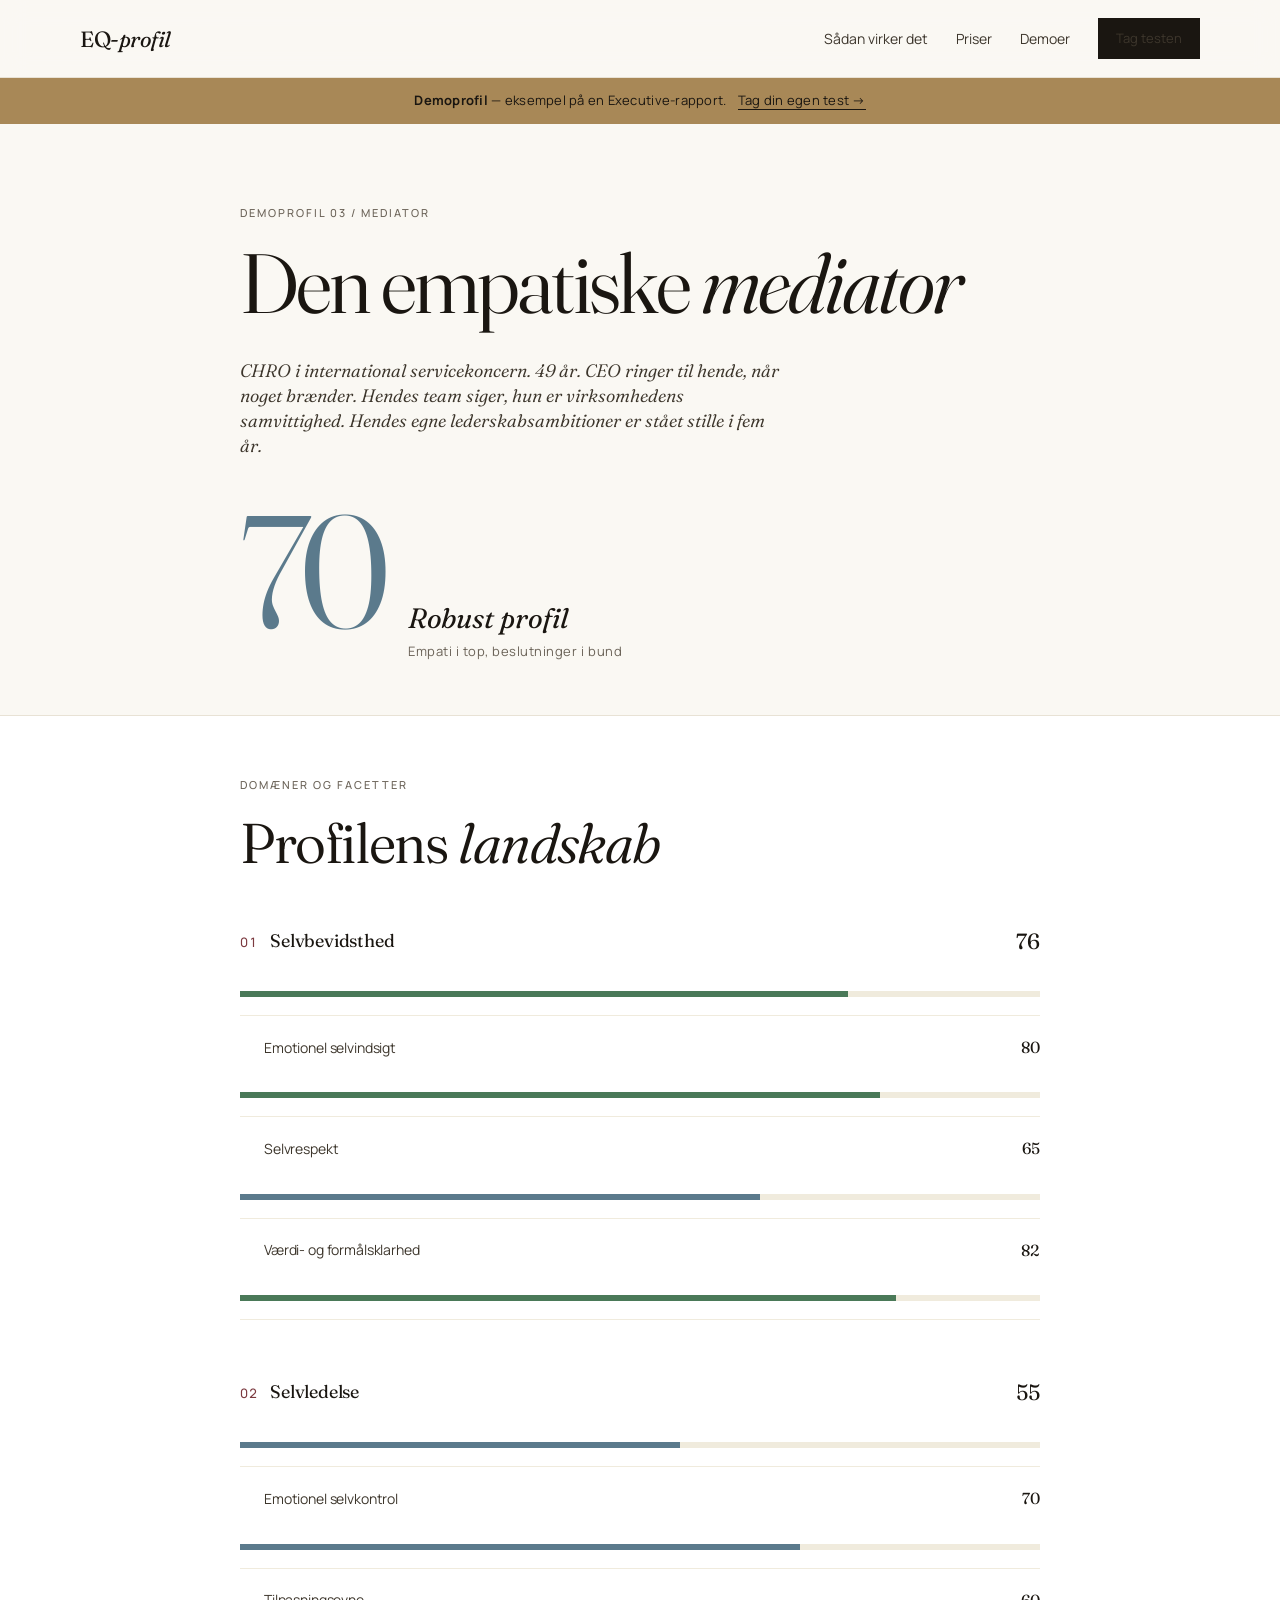
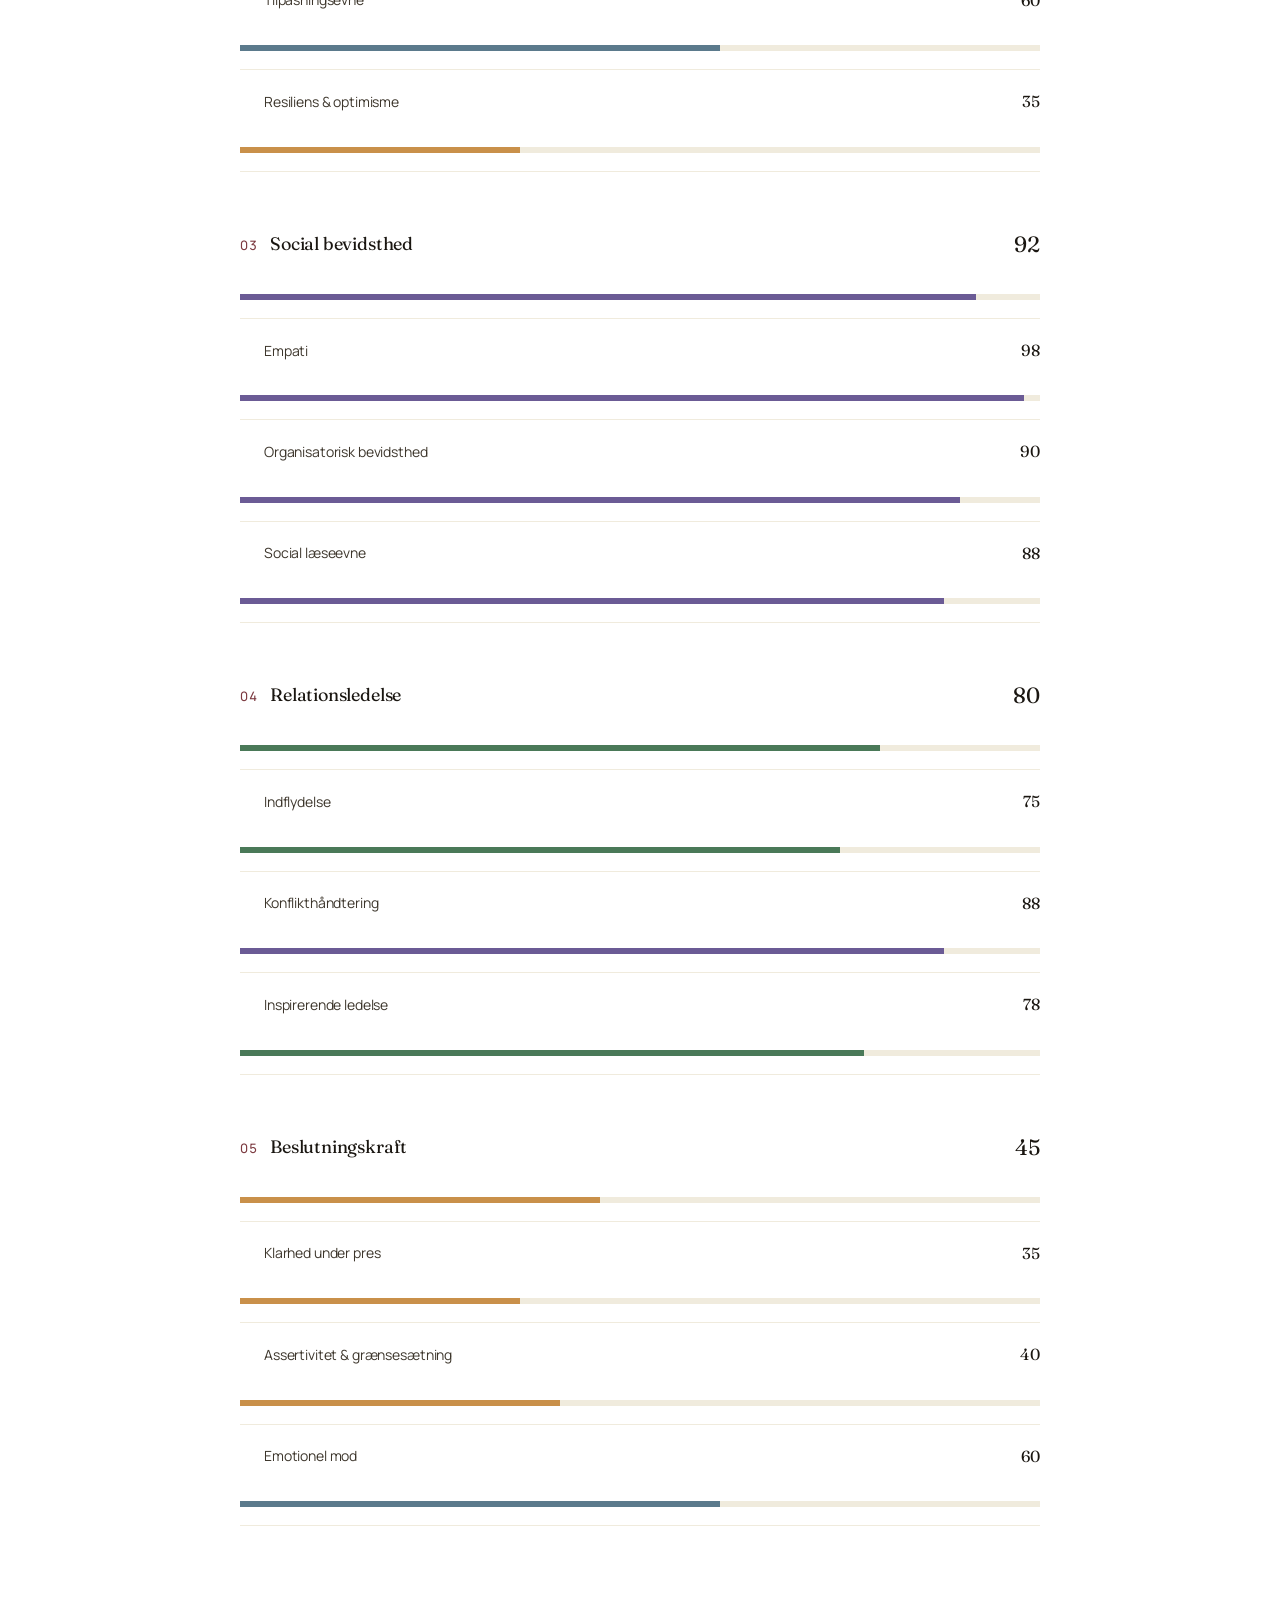
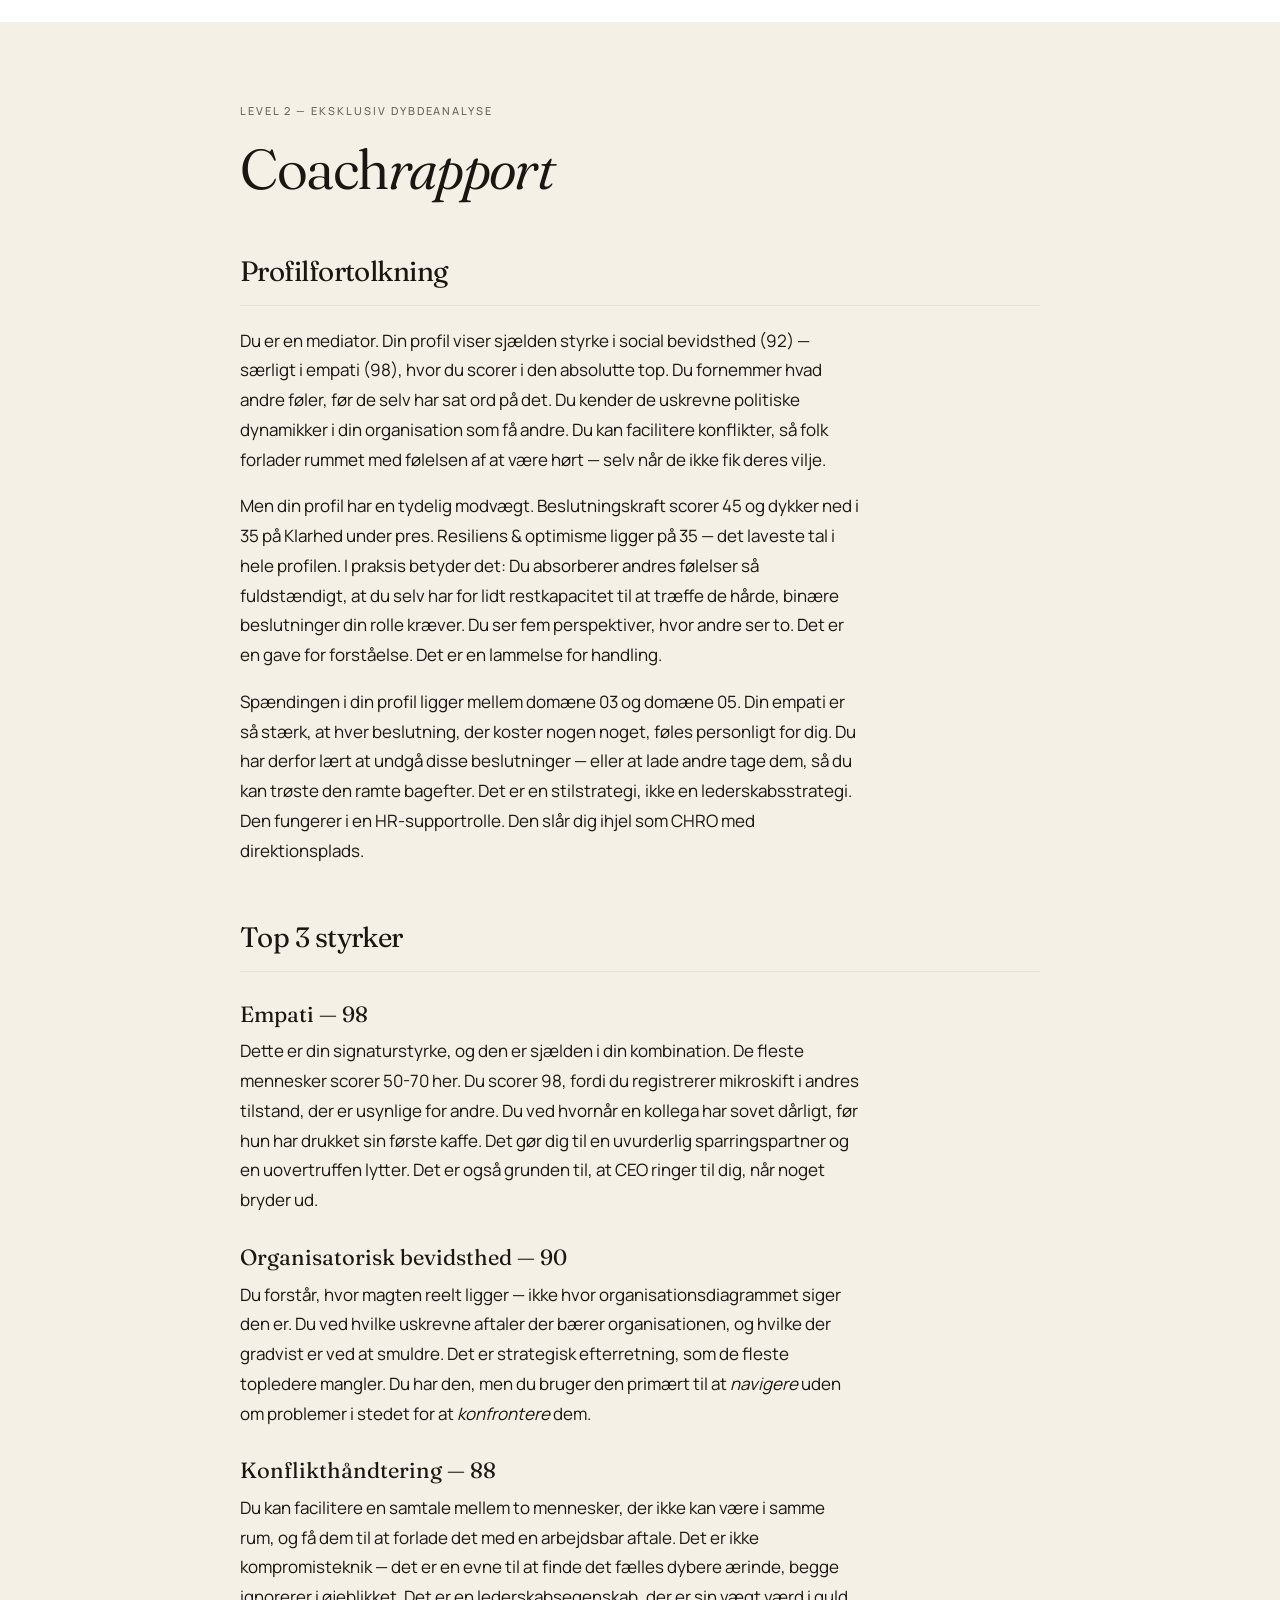
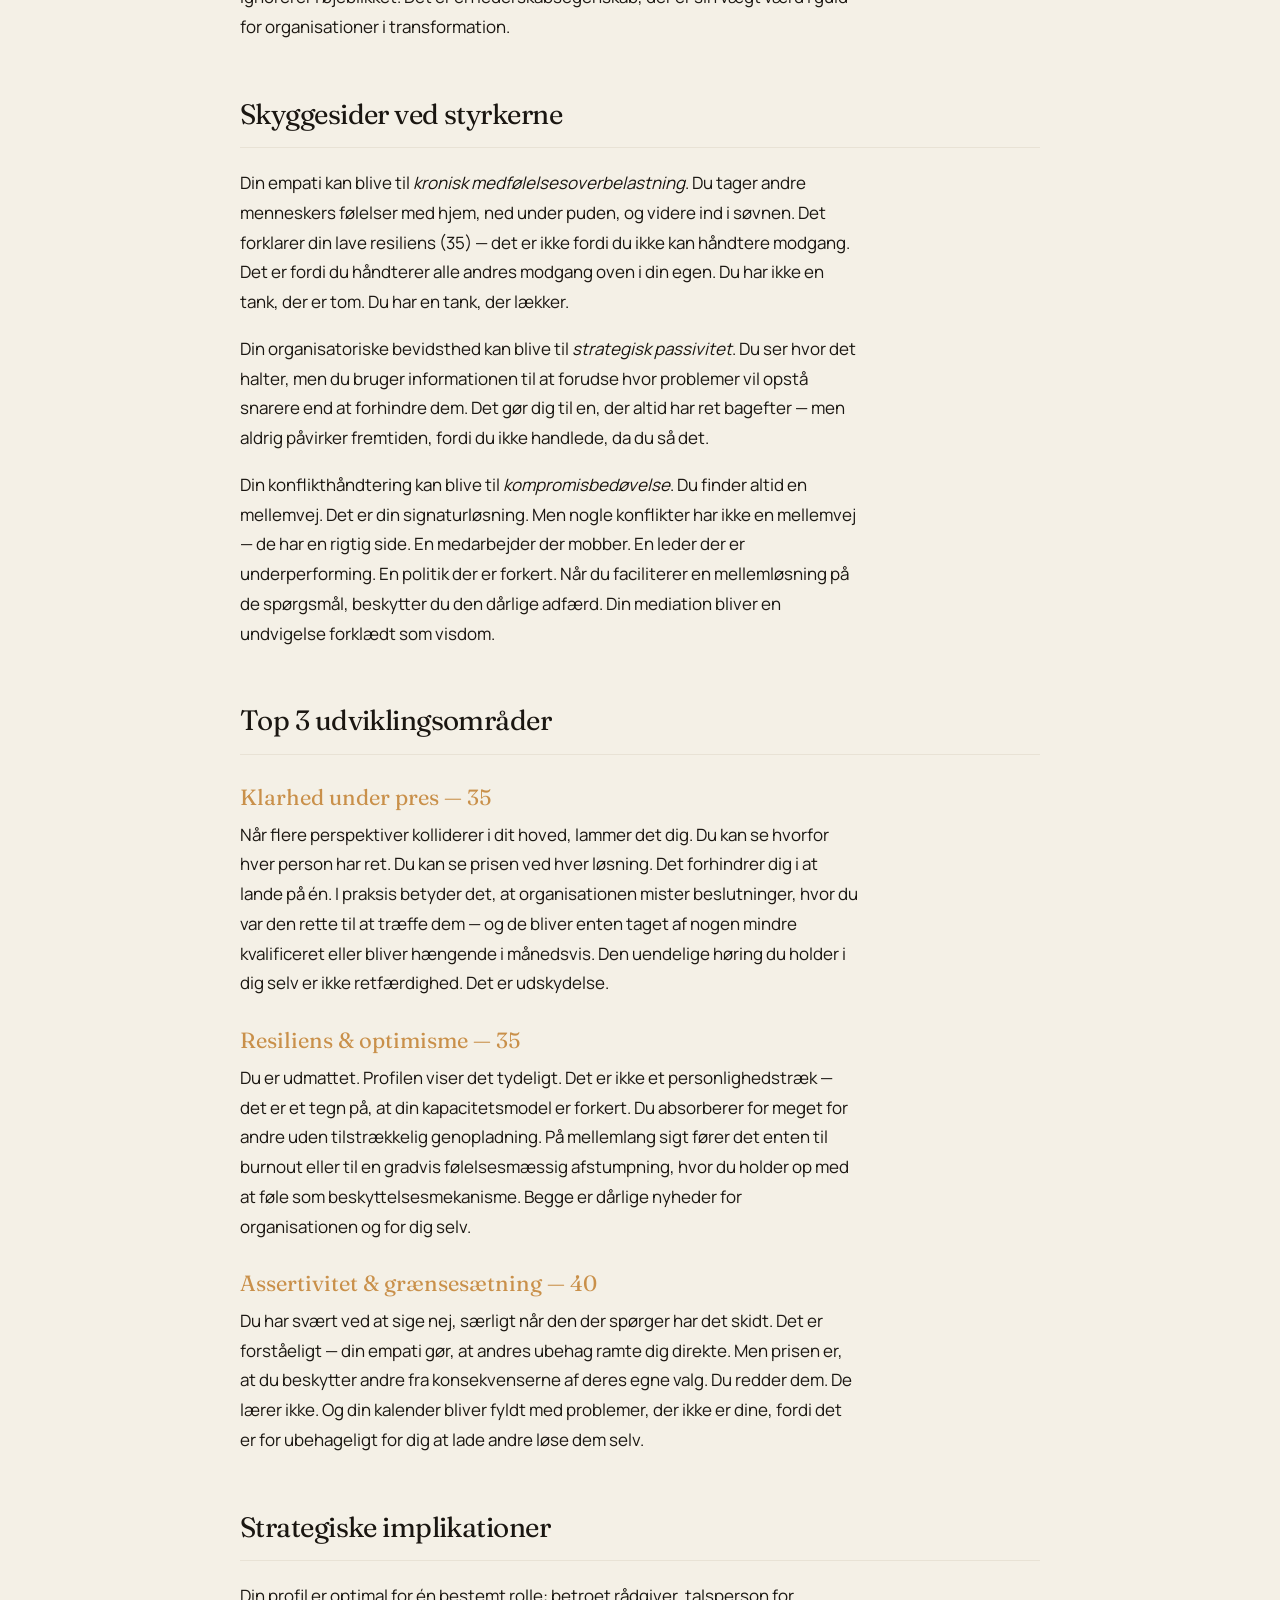
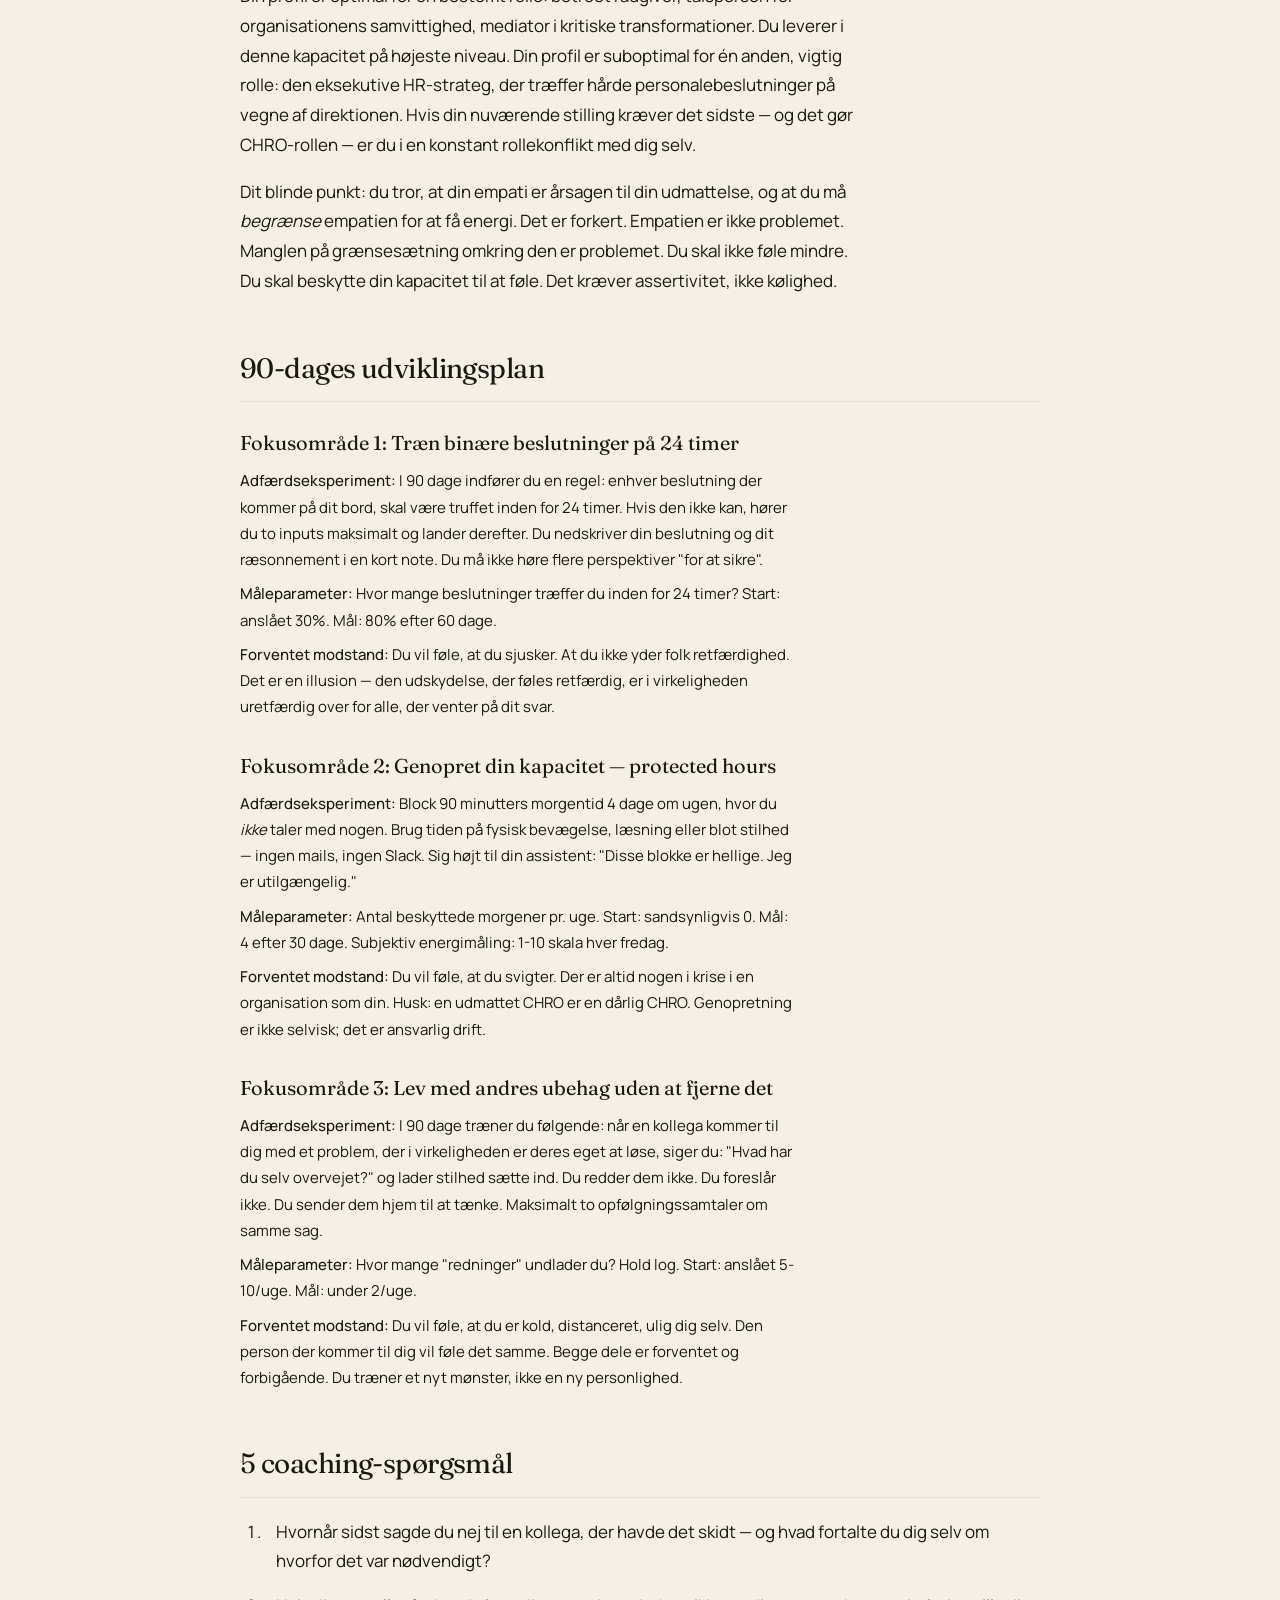
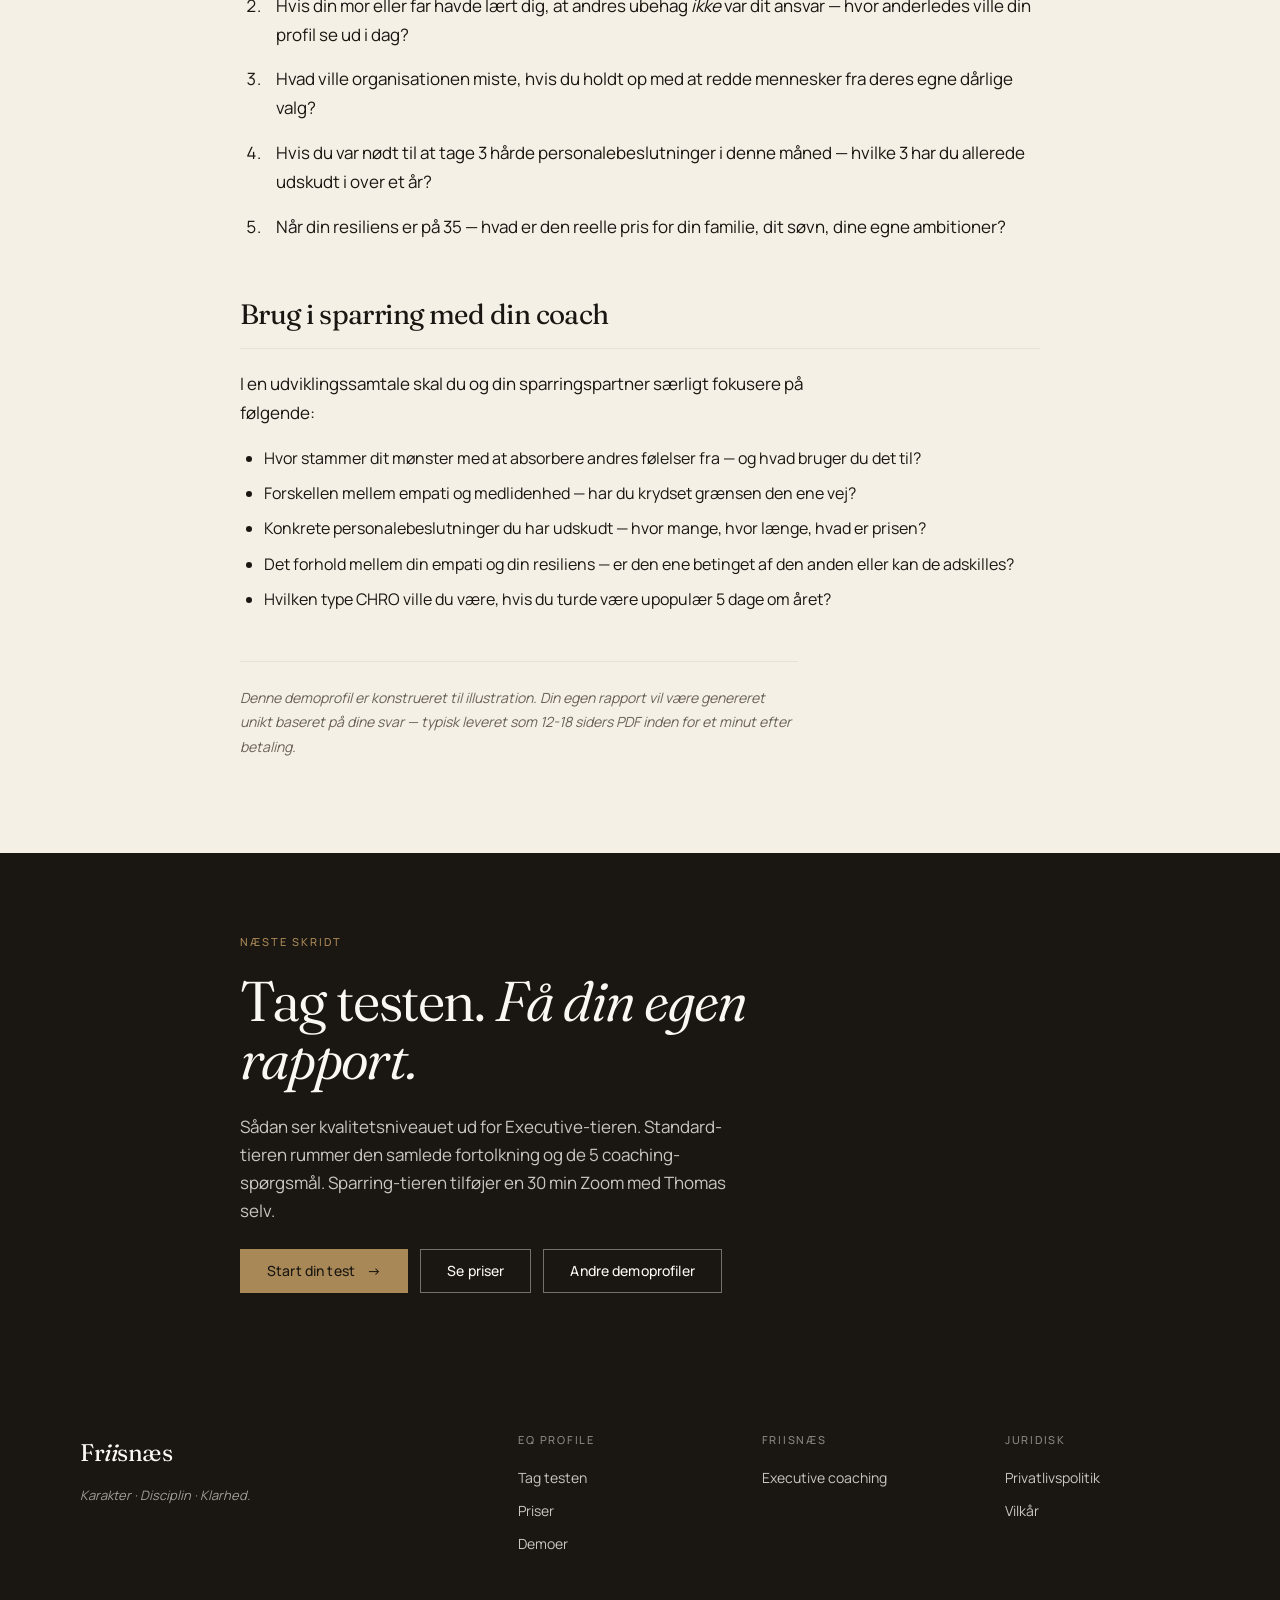
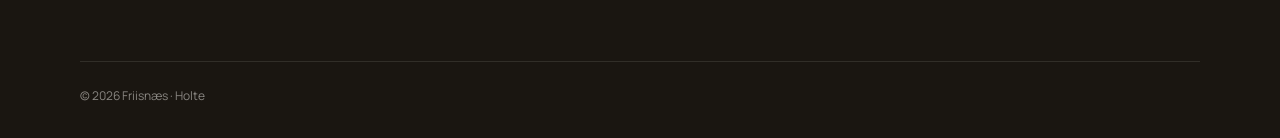
==== empath.html @ dcf38a1d "Add files via upload" ====
<!DOCTYPE html>
<html lang="da">
<head>
<meta charset="UTF-8" />
<meta name="viewport" content="width=device-width, initial-scale=1.0" />
<title>Demoprofil: Den empatiske mediator | EQ Profile Executive</title>
<meta name="description" content="Eksempel på fuld EQ Profile Executive-rapport: HR-direktøren med suveræn empati og lav beslutningskraft. Skygge: undgår de svære beslutninger til de bliver akutte." />
<meta name="robots" content="index, follow" />
<link rel="canonical" href="https://friisnaes.com/eq-profile/demos/empath.html" />

<meta property="og:type" content="article" />
<meta property="og:title" content="Demoprofil: Den empatiske mediator" />
<meta property="og:description" content="CHRO med høj empati og lav beslutningskraft under pres. Eksempel på en fuld coachrapport." />
<meta property="og:locale" content="da_DK" />

<style>
/* =====================================================
   EQ Profile — Friisnæs design system
   Editorial, restrained, executive
   ===================================================== */

@import url('https://fonts.googleapis.com/css2?family=Fraunces:ital,opsz,wght@0,9..144,300..600;1,9..144,300..600&family=Manrope:wght@300..600&display=swap');

:root {
  /* Palette — warm editorial */
  --bg: #FAF8F3;
  --bg-alt: #F4F0E6;
  --bg-pure: #FFFFFF;
  --bg-deep: #1A1611;
  --ink: #1A1611;
  --ink-soft: #3D362C;
  --muted: #6B6358;
  --line: #E8E2D5;
  --line-soft: #F0EBDD;

  /* Accents */
  --oxblood: #7C3A40;
  --forest: #2D4A30;
  --gold: #A88857;
  --rose: #C9A0A0;

  /* Score interpretation */
  --score-1: #B85450;
  --score-2: #C9904A;
  --score-3: #5B7A8C;
  --score-4: #4A7958;
  --score-5: #6B5B95;

  /* Type */
  --serif: 'Fraunces', 'Iowan Old Style', Georgia, serif;
  --sans: 'Manrope', -apple-system, BlinkMacSystemFont, sans-serif;

  /* Layout */
  --container: 1200px;
  --container-narrow: 880px;
  --gutter: clamp(20px, 4vw, 40px);
  --section-y: clamp(64px, 9vw, 128px);
}

@media (prefers-color-scheme: dark) {
  :root {
    --bg: #14110D;
    --bg-alt: #1C1814;
    --bg-pure: #0F0D0A;
    --bg-deep: #0F0D0A;
    --ink: #F0EBDD;
    --ink-soft: #C9C0AE;
    --muted: #8B8273;
    --line: #2A251E;
    --line-soft: #1F1B16;
  }
}

* { box-sizing: border-box; }

html { scroll-behavior: smooth; }

body {
  margin: 0;
  font-family: var(--sans);
  font-size: 17px;
  line-height: 1.65;
  color: var(--ink);
  background: var(--bg);
  -webkit-font-smoothing: antialiased;
  -moz-osx-font-smoothing: grayscale;
  font-feature-settings: 'ss01', 'cv11';
}

/* Selection */
::selection { background: var(--ink); color: var(--bg); }

/* Container */
.wrap { max-width: var(--container); margin: 0 auto; padding: 0 var(--gutter); }
.wrap-narrow { max-width: var(--container-narrow); margin: 0 auto; padding: 0 var(--gutter); }

/* Typography */
h1, h2, h3, h4 {
  font-family: var(--serif);
  font-weight: 400;
  letter-spacing: -0.02em;
  margin: 0;
  color: var(--ink);
  font-feature-settings: 'ss01';
}

h1 {
  font-size: clamp(40px, 7vw, 84px);
  line-height: 0.98;
  letter-spacing: -0.035em;
  font-weight: 350;
}

h2 {
  font-size: clamp(32px, 4.5vw, 56px);
  line-height: 1.05;
  letter-spacing: -0.025em;
  font-weight: 350;
}

h3 {
  font-size: clamp(22px, 2.4vw, 28px);
  line-height: 1.2;
  font-weight: 400;
}

h4 {
  font-size: 18px;
  line-height: 1.3;
  font-weight: 500;
  font-family: var(--sans);
  letter-spacing: 0;
}

em, .ital {
  font-style: italic;
  font-feature-settings: 'ss01';
}

p {
  margin: 0 0 1em;
  max-width: 62ch;
}

a {
  color: var(--ink);
  text-decoration: none;
  border-bottom: 0.5px solid var(--line);
  transition: border-color 0.2s, color 0.2s;
}

a:hover { border-color: var(--oxblood); color: var(--oxblood); }

/* Eyebrow / kicker */
.eyebrow {
  font-size: 11px;
  letter-spacing: 0.18em;
  text-transform: uppercase;
  color: var(--muted);
  font-weight: 500;
  margin-bottom: 1.25rem;
}

.eyebrow-num {
  display: inline-block;
  font-family: var(--sans);
  font-variant-numeric: tabular-nums;
  margin-right: 12px;
  color: var(--oxblood);
}

/* Numeric markers (01, 02, 03 — Friisnæs signature) */
.num {
  font-family: var(--sans);
  font-size: 13px;
  font-weight: 500;
  font-variant-numeric: tabular-nums;
  letter-spacing: 0.08em;
  color: var(--oxblood);
}

/* Buttons */
.btn {
  display: inline-flex;
  align-items: center;
  gap: 8px;
  padding: 14px 26px;
  font-family: var(--sans);
  font-size: 14px;
  font-weight: 500;
  letter-spacing: 0.01em;
  border: 1px solid var(--ink);
  border-radius: 0;
  cursor: pointer;
  transition: all 0.2s ease;
  text-decoration: none;
  background: transparent;
  color: var(--ink);
  line-height: 1;
}

.btn:hover { background: var(--ink); color: var(--bg); border-color: var(--ink); }

.btn-primary {
  background: var(--ink);
  color: var(--bg);
  border-color: var(--ink);
}

.btn-primary:hover { background: var(--oxblood); border-color: var(--oxblood); color: var(--bg); }

.btn-ghost {
  border-color: var(--line);
  color: var(--ink-soft);
}

.btn-ghost:hover { border-color: var(--ink); background: transparent; color: var(--ink); }

.btn-arrow::after {
  content: '→';
  margin-left: 4px;
  transition: transform 0.2s;
}
.btn:hover .btn-arrow::after, .btn-arrow:hover::after { transform: translateX(3px); }

/* Section rhythm */
section { padding: var(--section-y) 0; }
.section-pure { background: var(--bg-pure); }
.section-alt { background: var(--bg-alt); }
.section-deep { background: var(--bg-deep); color: var(--bg); }
.section-deep h1, .section-deep h2, .section-deep h3 { color: var(--bg); }
.section-deep .muted, .section-deep .eyebrow { color: rgba(250,248,243,0.6); }

/* Hairline */
.hr { height: 1px; background: var(--line); margin: 0; border: none; }

/* Header / Nav */
.nav {
  position: sticky;
  top: 0;
  z-index: 50;
  background: rgba(250, 248, 243, 0.92);
  backdrop-filter: blur(12px);
  -webkit-backdrop-filter: blur(12px);
  border-bottom: 1px solid var(--line);
}

.nav-inner {
  max-width: var(--container);
  margin: 0 auto;
  padding: 18px var(--gutter);
  display: flex;
  align-items: center;
  justify-content: space-between;
  gap: 24px;
}

.brand {
  font-family: var(--serif);
  font-size: 22px;
  font-weight: 400;
  letter-spacing: -0.02em;
  border: none;
  color: var(--ink);
}

.brand .ii { font-style: italic; }

.nav-links {
  display: flex;
  align-items: center;
  gap: 28px;
  font-size: 14px;
}

.nav-links a {
  border: none;
  color: var(--ink-soft);
  font-weight: 400;
}

.nav-links a:hover { color: var(--oxblood); }

.nav-cta {
  padding: 10px 18px;
  font-size: 13px;
  border: 1px solid var(--ink);
  background: var(--ink);
  color: var(--bg);
  font-weight: 500;
}

.nav-cta:hover { background: var(--oxblood); border-color: var(--oxblood); color: var(--bg); }

@media (max-width: 720px) {
  .nav-links a:not(.nav-cta) { display: none; }
}

/* Hero */
.hero {
  padding: clamp(60px, 10vw, 140px) 0 clamp(60px, 9vw, 120px);
  border-bottom: 1px solid var(--line);
}

.hero-eyebrow {
  font-size: 12px;
  letter-spacing: 0.18em;
  text-transform: uppercase;
  color: var(--oxblood);
  font-weight: 500;
  margin-bottom: 28px;
}

.hero h1 { max-width: 14ch; margin-bottom: 0.4em; }

.hero-lede {
  font-family: var(--serif);
  font-size: clamp(20px, 2.4vw, 26px);
  line-height: 1.4;
  color: var(--ink-soft);
  max-width: 32ch;
  margin: 0 0 2.5rem;
  font-weight: 350;
  font-style: italic;
}

.hero-actions { display: flex; flex-wrap: wrap; gap: 12px; margin-top: 2rem; }

.hero-tagline {
  font-size: 13px;
  letter-spacing: 0.02em;
  color: var(--muted);
  margin-top: 1.5rem;
  font-style: italic;
}

/* Stats strip */
.stats {
  display: grid;
  grid-template-columns: repeat(auto-fit, minmax(160px, 1fr));
  gap: 0;
  border-top: 1px solid var(--line);
  border-bottom: 1px solid var(--line);
}

.stat {
  padding: 32px 24px;
  border-right: 1px solid var(--line);
}
.stat:last-child { border-right: none; }

.stat-num {
  font-family: var(--serif);
  font-size: 44px;
  line-height: 1;
  font-weight: 400;
  letter-spacing: -0.02em;
  color: var(--ink);
  margin-bottom: 8px;
}

.stat-label {
  font-size: 12px;
  letter-spacing: 0.1em;
  text-transform: uppercase;
  color: var(--muted);
}

/* Pricing */
.pricing-grid {
  display: grid;
  grid-template-columns: repeat(auto-fit, minmax(240px, 1fr));
  gap: 0;
  border: 1px solid var(--line);
  background: var(--bg-pure);
}

.pricing-card {
  padding: 36px 28px 32px;
  border-right: 1px solid var(--line);
  position: relative;
  display: flex;
  flex-direction: column;
}
.pricing-card:last-child { border-right: none; }

@media (max-width: 880px) {
  .pricing-card { border-right: none; border-bottom: 1px solid var(--line); }
  .pricing-card:last-child { border-bottom: none; }
}

.pricing-card.featured {
  background: var(--bg-deep);
  color: var(--bg);
}
.pricing-card.featured h3, .pricing-card.featured .price { color: var(--bg); }
.pricing-card.featured .pricing-features { color: rgba(250,248,243,0.78); }
.pricing-card.featured .pricing-tag { background: var(--gold); color: var(--bg-deep); }

.pricing-tag {
  position: absolute;
  top: -1px; left: 50%;
  transform: translate(-50%, -50%);
  background: var(--ink);
  color: var(--bg);
  padding: 4px 14px;
  font-size: 10px;
  letter-spacing: 0.14em;
  text-transform: uppercase;
  font-weight: 500;
}

.pricing-name {
  font-family: var(--serif);
  font-size: 22px;
  letter-spacing: -0.01em;
  margin-bottom: 6px;
  font-weight: 400;
}

.pricing-sub {
  font-size: 13px;
  color: var(--muted);
  margin-bottom: 24px;
  letter-spacing: 0.01em;
}

.price {
  display: flex;
  align-items: baseline;
  gap: 6px;
  margin-bottom: 24px;
}

.price-num {
  font-family: var(--serif);
  font-size: 44px;
  line-height: 1;
  font-weight: 400;
  letter-spacing: -0.025em;
}

.price-cur {
  font-size: 14px;
  color: var(--muted);
  letter-spacing: 0.02em;
}

.pricing-features {
  list-style: none;
  padding: 0;
  margin: 0 0 28px;
  font-size: 14px;
  line-height: 1.6;
  color: var(--ink-soft);
  flex: 1;
}

.pricing-features li {
  padding: 7px 0 7px 22px;
  position: relative;
  border-bottom: 1px solid var(--line-soft);
}
.pricing-features li:last-child { border-bottom: none; }

.pricing-features li::before {
  content: '—';
  position: absolute;
  left: 0;
  color: var(--oxblood);
  font-weight: 500;
}

.pricing-card.featured .pricing-features li {
  border-bottom-color: rgba(250,248,243,0.1);
}
.pricing-card.featured .pricing-features li::before { color: var(--gold); }

/* Demo profile cards */
.demo-grid {
  display: grid;
  grid-template-columns: repeat(auto-fit, minmax(280px, 1fr));
  gap: 1px;
  background: var(--line);
  border: 1px solid var(--line);
}

.demo-card {
  background: var(--bg-pure);
  padding: 32px 28px;
  display: flex;
  flex-direction: column;
  text-decoration: none;
  border: none;
  transition: background 0.2s;
}

.demo-card:hover { background: var(--bg-alt); border: none; }

.demo-num {
  font-size: 12px;
  letter-spacing: 0.14em;
  color: var(--oxblood);
  font-weight: 500;
  margin-bottom: 16px;
  font-variant-numeric: tabular-nums;
}

.demo-name {
  font-family: var(--serif);
  font-size: 26px;
  line-height: 1.1;
  letter-spacing: -0.02em;
  font-weight: 400;
  margin-bottom: 8px;
  color: var(--ink);
}

.demo-name em { color: var(--oxblood); }

.demo-tag {
  font-size: 12px;
  color: var(--muted);
  letter-spacing: 0.04em;
  margin-bottom: 18px;
}

.demo-desc {
  font-size: 14px;
  line-height: 1.55;
  color: var(--ink-soft);
  margin: 0 0 20px;
  flex: 1;
}

.demo-mini-bars {
  display: flex;
  gap: 4px;
  margin-bottom: 16px;
  height: 28px;
  align-items: flex-end;
}

.demo-mini-bars > div {
  flex: 1;
  border-radius: 1px;
  min-height: 4px;
  opacity: 0.85;
}

.demo-cta {
  font-size: 13px;
  font-weight: 500;
  color: var(--ink);
  letter-spacing: 0.02em;
  display: inline-flex;
  align-items: center;
  gap: 6px;
}

.demo-cta::after {
  content: '→';
  transition: transform 0.2s;
}

.demo-card:hover .demo-cta::after { transform: translateX(3px); }

/* Process / 3-up sections */
.three-up {
  display: grid;
  grid-template-columns: repeat(auto-fit, minmax(260px, 1fr));
  gap: 0;
  border-top: 1px solid var(--line);
}

.three-up > div {
  padding: 40px 32px 40px 0;
  border-right: 1px solid var(--line);
}
.three-up > div:last-child { border-right: none; padding-right: 0; }

@media (max-width: 880px) {
  .three-up > div { border-right: none; border-bottom: 1px solid var(--line); padding: 32px 0; }
  .three-up > div:last-child { border-bottom: none; }
}

.three-up h3 { margin-top: 18px; margin-bottom: 12px; }
.three-up .num { display: block; margin-bottom: 8px; }
.three-up p { font-size: 15px; color: var(--ink-soft); margin: 0; }

/* Domain visualization */
.domain-table {
  border-top: 1px solid var(--line);
  border-bottom: 1px solid var(--line);
  background: var(--bg-pure);
}

.domain-row {
  padding: 24px 0;
  border-bottom: 1px solid var(--line-soft);
  display: grid;
  grid-template-columns: 60px 1fr 2fr;
  gap: 32px;
  align-items: baseline;
}

.domain-row:last-child { border-bottom: none; }

.domain-row .num { padding-top: 6px; }

.domain-name {
  font-family: var(--serif);
  font-size: 22px;
  font-weight: 400;
  letter-spacing: -0.01em;
  color: var(--ink);
}

.domain-facets {
  font-size: 14px;
  color: var(--ink-soft);
  line-height: 1.7;
}

.domain-facets em {
  color: var(--ink);
  font-style: italic;
  font-weight: 500;
}

@media (max-width: 720px) {
  .domain-row { grid-template-columns: 1fr; gap: 6px; padding: 20px 0; }
}

/* FAQ */
.faq-grid { display: grid; grid-template-columns: 1fr; gap: 0; border-top: 1px solid var(--line); }

.faq-item {
  padding: 28px 0;
  border-bottom: 1px solid var(--line);
  display: grid;
  grid-template-columns: 60px 1fr;
  gap: 32px;
}

.faq-item .num { padding-top: 6px; }

.faq-q {
  font-family: var(--serif);
  font-size: 22px;
  font-weight: 400;
  letter-spacing: -0.01em;
  color: var(--ink);
  margin: 0 0 8px;
}

.faq-a {
  font-size: 15px;
  color: var(--ink-soft);
  line-height: 1.65;
  margin: 0;
  max-width: 70ch;
}

@media (max-width: 720px) {
  .faq-item { grid-template-columns: 1fr; gap: 4px; }
}

/* Closing CTA */
.closing {
  text-align: left;
  padding: clamp(80px, 12vw, 160px) 0;
}

.closing h2 { max-width: 18ch; margin-bottom: 32px; }
.closing-tag {
  font-style: italic;
  color: var(--muted);
  font-size: 14px;
  margin-top: 24px;
  letter-spacing: 0.01em;
}

/* Footer */
footer {
  background: var(--bg-deep);
  color: rgba(250,248,243,0.78);
  padding: 60px 0 32px;
  font-size: 14px;
}

footer .wrap { display: grid; grid-template-columns: 2fr 1fr 1fr 1fr; gap: 48px; }

@media (max-width: 720px) { footer .wrap { grid-template-columns: 1fr 1fr; } }

footer h4 {
  font-size: 11px;
  letter-spacing: 0.16em;
  text-transform: uppercase;
  color: rgba(250,248,243,0.5);
  margin-bottom: 18px;
  font-weight: 500;
}

footer ul { list-style: none; padding: 0; margin: 0; }
footer li { margin-bottom: 10px; }
footer a {
  color: rgba(250,248,243,0.78);
  border: none;
  font-size: 14px;
}
footer a:hover { color: var(--gold); }

.footer-brand {
  font-family: var(--serif);
  font-size: 24px;
  font-weight: 400;
  color: var(--bg);
  margin-bottom: 12px;
  letter-spacing: -0.02em;
}
.footer-brand .ii { font-style: italic; }

.footer-tag {
  font-size: 13px;
  line-height: 1.6;
  color: rgba(250,248,243,0.6);
  max-width: 32ch;
  margin: 0;
  font-style: italic;
}

.footer-bottom {
  margin-top: 48px;
  padding-top: 24px;
  border-top: 1px solid rgba(250,248,243,0.1);
  display: flex;
  justify-content: space-between;
  flex-wrap: wrap;
  gap: 12px;
  font-size: 12px;
  color: rgba(250,248,243,0.5);
}

/* =====================================================
   Test page specifics
   ===================================================== */

.test-shell {
  min-height: calc(100vh - 200px);
  padding: 60px 0;
}

.test-progress {
  position: sticky;
  top: 60px;
  background: var(--bg);
  padding: 16px 0;
  border-bottom: 1px solid var(--line);
  z-index: 10;
  margin-bottom: 40px;
}

.test-progress-bar {
  height: 2px;
  background: var(--line);
  position: relative;
  margin-top: 8px;
}

.test-progress-bar > div {
  height: 100%;
  background: var(--oxblood);
  transition: width 0.3s ease;
}

.test-progress-meta {
  display: flex;
  justify-content: space-between;
  font-size: 12px;
  letter-spacing: 0.04em;
  color: var(--muted);
}

.test-item {
  padding: 36px 0;
  border-bottom: 1px solid var(--line);
}

.test-item:last-child { border-bottom: none; }

.test-item-num {
  font-size: 11px;
  letter-spacing: 0.16em;
  color: var(--oxblood);
  font-weight: 500;
  font-variant-numeric: tabular-nums;
  margin-bottom: 16px;
}

.test-item-text {
  font-family: var(--serif);
  font-size: clamp(20px, 2.6vw, 26px);
  line-height: 1.35;
  letter-spacing: -0.015em;
  font-weight: 350;
  color: var(--ink);
  margin: 0 0 24px;
  max-width: 30ch;
}

.test-likert {
  display: grid;
  grid-template-columns: repeat(5, 1fr);
  gap: 8px;
}

.test-likert button {
  padding: 16px 8px;
  border: 1px solid var(--line);
  background: transparent;
  font-family: var(--sans);
  font-size: 12px;
  letter-spacing: 0.02em;
  cursor: pointer;
  color: var(--ink-soft);
  transition: all 0.15s;
  line-height: 1.3;
}

.test-likert button:hover {
  border-color: var(--ink-soft);
  color: var(--ink);
}

.test-likert button.sel {
  background: var(--ink);
  color: var(--bg);
  border-color: var(--ink);
  font-weight: 500;
}

.test-nav {
  display: flex;
  justify-content: space-between;
  align-items: center;
  padding: 32px 0;
  margin-top: 32px;
  border-top: 1px solid var(--line);
}

/* Results */
.result-hero {
  padding: 60px 0 40px;
  border-bottom: 1px solid var(--line);
}

.result-score {
  display: flex;
  align-items: baseline;
  gap: 24px;
  margin-top: 32px;
}

.result-score-num {
  font-family: var(--serif);
  font-size: clamp(80px, 14vw, 160px);
  line-height: 0.9;
  font-weight: 350;
  letter-spacing: -0.05em;
}

.result-score-meta { padding-bottom: 12px; }

.result-score-level {
  font-family: var(--serif);
  font-size: clamp(22px, 2.6vw, 28px);
  line-height: 1.2;
  font-weight: 400;
  font-style: italic;
  margin-bottom: 6px;
}

.result-bars {
  padding: 60px 0;
}

.result-bar-row {
  padding: 18px 0;
  border-bottom: 1px solid var(--line-soft);
  display: grid;
  grid-template-columns: 1fr 100px;
  gap: 24px;
  align-items: center;
}

.result-bar-name {
  font-family: var(--serif);
  font-size: 18px;
  letter-spacing: -0.01em;
  font-weight: 400;
}

.result-bar-name.facet {
  font-family: var(--sans);
  font-size: 14px;
  font-weight: 400;
  color: var(--ink-soft);
  padding-left: 24px;
}

.result-bar-track {
  position: relative;
  height: 6px;
  background: var(--line-soft);
  margin-top: 8px;
  grid-column: 1 / -1;
}

.result-bar-fill {
  position: absolute;
  height: 100%;
  top: 0; left: 0;
}

.result-bar-value {
  font-family: var(--serif);
  font-size: 22px;
  font-variant-numeric: tabular-nums;
  text-align: right;
  letter-spacing: -0.01em;
}

.result-domain-block { margin-bottom: 36px; }

/* Locked / upgrade gate */
.lock-gate {
  background: var(--bg-deep);
  color: var(--bg);
  padding: 64px 0;
  position: relative;
  overflow: hidden;
}

.lock-gate h2 { color: var(--bg); max-width: 18ch; margin-bottom: 0.4em; }
.lock-gate p { color: rgba(250,248,243,0.78); max-width: 50ch; }
.lock-gate .btn-primary {
  background: var(--gold);
  border-color: var(--gold);
  color: var(--bg-deep);
}
.lock-gate .btn-primary:hover { background: var(--bg); border-color: var(--bg); color: var(--bg-deep); }

.lock-preview {
  margin-top: 48px;
  padding: 32px;
  border: 1px solid rgba(250,248,243,0.18);
  background: rgba(250,248,243,0.04);
  position: relative;
}

.lock-preview-content {
  filter: blur(3px);
  opacity: 0.55;
  user-select: none;
  pointer-events: none;
}

.lock-preview-icon {
  position: absolute;
  top: 50%; left: 50%;
  transform: translate(-50%, -50%);
  font-family: var(--serif);
  font-size: 13px;
  letter-spacing: 0.16em;
  text-transform: uppercase;
  background: var(--gold);
  color: var(--bg-deep);
  padding: 12px 24px;
  font-weight: 500;
}

/* Subtle animations */
@keyframes fadeUp {
  from { opacity: 0; transform: translateY(10px); }
  to { opacity: 1; transform: translateY(0); }
}

.fade-up { animation: fadeUp 0.5s ease forwards; }

/* Cookie consent */
.cookie-banner {
  position: fixed;
  bottom: 16px;
  left: 16px;
  right: 16px;
  max-width: 480px;
  background: var(--bg-deep);
  color: var(--bg);
  padding: 22px 24px;
  font-size: 13px;
  line-height: 1.55;
  z-index: 100;
  box-shadow: 0 12px 40px rgba(0,0,0,0.18);
  display: none;
}

.cookie-banner.show { display: block; animation: fadeUp 0.4s ease forwards; }

.cookie-banner h4 { color: var(--bg); margin-bottom: 6px; font-size: 14px; }
.cookie-banner p { margin: 0 0 14px; color: rgba(250,248,243,0.78); }
.cookie-banner-actions { display: flex; gap: 8px; }
.cookie-banner button {
  padding: 8px 14px;
  font-size: 12px;
  background: transparent;
  color: var(--bg);
  border: 1px solid rgba(250,248,243,0.3);
  cursor: pointer;
  font-family: var(--sans);
}
.cookie-banner button:hover { background: rgba(250,248,243,0.1); }
.cookie-banner button.primary { background: var(--gold); color: var(--bg-deep); border-color: var(--gold); }
.cookie-banner button.primary:hover { background: var(--bg); border-color: var(--bg); color: var(--bg-deep); }

/* Responsive guards */
@media (max-width: 540px) {
  .test-likert { grid-template-columns: repeat(5, 1fr); gap: 4px; }
  .test-likert button { padding: 12px 4px; font-size: 11px; }
  .stat-num { font-size: 32px; }
}

</style>
</head>
<body>

<nav class="nav">
  <div class="nav-inner">
    <a href="../index.html" class="brand">EQ-<span class="ii">profil</span></a>
    <div class="nav-links">
      <a href="../index.html#hvordan">Sådan virker det</a>
      <a href="../index.html#priser">Priser</a>
      <a href="../index.html#demoer">Demoer</a>
      <a href="../test.html" class="nav-cta">Tag testen</a>
    </div>
  </div>
</nav>

<div style="background: var(--gold); color: var(--bg-deep); padding: 12px 0; font-size: 13px; text-align: center; letter-spacing: 0.02em;">
  <strong>Demoprofil</strong> — eksempel på en Executive-rapport. <a href="../test.html" style="color: var(--bg-deep); border-bottom-color: var(--bg-deep); margin-left: 8px;">Tag din egen test →</a>
</div>

<section class="result-hero" style="padding: 80px 0 40px;">
  <div class="wrap-narrow">
    <div class="eyebrow">Demoprofil 03 / Mediator</div>
    <h1 style="margin-bottom: 0.4em;">Den empatiske <em>mediator</em></h1>
    <p class="hero-lede" style="font-size: 18px; max-width: 50ch;">CHRO i international servicekoncern. 49 år. CEO ringer til hende, når noget brænder. Hendes team siger, hun er virksomhedens samvittighed. Hendes egne lederskabsambitioner er stået stille i fem år.</p>

    <div class="result-score">
      <div class="result-score-num" style="color: var(--score-3);">70</div>
      <div class="result-score-meta">
        <div class="result-score-level">Robust profil</div>
        <div style="font-size: 13px; color: var(--muted); letter-spacing: 0.04em;">Empati i top, beslutninger i bund</div>
      </div>
    </div>
  </div>
</section>

<section class="result-bars section-pure">
  <div class="wrap-narrow">
    <div class="eyebrow">Domæner og facetter</div>
    <h2 style="margin-bottom: 32px;">Profilens <em>landskab</em></h2>

    <div class="result-domain-block">
      <div class="result-bar-row">
        <div class="result-bar-name"><span class="num" style="margin-right: 12px;">01</span>Selvbevidsthed</div>
        <div class="result-bar-value">76</div>
        <div class="result-bar-track"><div class="result-bar-fill" style="width: 76%; background: var(--score-4);"></div></div>
      </div>
      <div class="result-bar-row" style="grid-template-columns: 1fr 60px;">
        <div class="result-bar-name facet">Emotionel selvindsigt</div>
        <div class="result-bar-value" style="font-size: 16px;">80</div>
        <div class="result-bar-track"><div class="result-bar-fill" style="width: 80%; background: var(--score-4);"></div></div>
      </div>
      <div class="result-bar-row" style="grid-template-columns: 1fr 60px;">
        <div class="result-bar-name facet">Selvrespekt</div>
        <div class="result-bar-value" style="font-size: 16px;">65</div>
        <div class="result-bar-track"><div class="result-bar-fill" style="width: 65%; background: var(--score-3);"></div></div>
      </div>
      <div class="result-bar-row" style="grid-template-columns: 1fr 60px;">
        <div class="result-bar-name facet">Værdi- og formålsklarhed</div>
        <div class="result-bar-value" style="font-size: 16px;">82</div>
        <div class="result-bar-track"><div class="result-bar-fill" style="width: 82%; background: var(--score-4);"></div></div>
      </div>
    </div>

    <div class="result-domain-block">
      <div class="result-bar-row">
        <div class="result-bar-name"><span class="num" style="margin-right: 12px;">02</span>Selvledelse</div>
        <div class="result-bar-value">55</div>
        <div class="result-bar-track"><div class="result-bar-fill" style="width: 55%; background: var(--score-3);"></div></div>
      </div>
      <div class="result-bar-row" style="grid-template-columns: 1fr 60px;">
        <div class="result-bar-name facet">Emotionel selvkontrol</div>
        <div class="result-bar-value" style="font-size: 16px;">70</div>
        <div class="result-bar-track"><div class="result-bar-fill" style="width: 70%; background: var(--score-3);"></div></div>
      </div>
      <div class="result-bar-row" style="grid-template-columns: 1fr 60px;">
        <div class="result-bar-name facet">Tilpasningsevne</div>
        <div class="result-bar-value" style="font-size: 16px;">60</div>
        <div class="result-bar-track"><div class="result-bar-fill" style="width: 60%; background: var(--score-3);"></div></div>
      </div>
      <div class="result-bar-row" style="grid-template-columns: 1fr 60px;">
        <div class="result-bar-name facet">Resiliens & optimisme</div>
        <div class="result-bar-value" style="font-size: 16px;">35</div>
        <div class="result-bar-track"><div class="result-bar-fill" style="width: 35%; background: var(--score-2);"></div></div>
      </div>
    </div>

    <div class="result-domain-block">
      <div class="result-bar-row">
        <div class="result-bar-name"><span class="num" style="margin-right: 12px;">03</span>Social bevidsthed</div>
        <div class="result-bar-value">92</div>
        <div class="result-bar-track"><div class="result-bar-fill" style="width: 92%; background: var(--score-5);"></div></div>
      </div>
      <div class="result-bar-row" style="grid-template-columns: 1fr 60px;">
        <div class="result-bar-name facet">Empati</div>
        <div class="result-bar-value" style="font-size: 16px;">98</div>
        <div class="result-bar-track"><div class="result-bar-fill" style="width: 98%; background: var(--score-5);"></div></div>
      </div>
      <div class="result-bar-row" style="grid-template-columns: 1fr 60px;">
        <div class="result-bar-name facet">Organisatorisk bevidsthed</div>
        <div class="result-bar-value" style="font-size: 16px;">90</div>
        <div class="result-bar-track"><div class="result-bar-fill" style="width: 90%; background: var(--score-5);"></div></div>
      </div>
      <div class="result-bar-row" style="grid-template-columns: 1fr 60px;">
        <div class="result-bar-name facet">Social læseevne</div>
        <div class="result-bar-value" style="font-size: 16px;">88</div>
        <div class="result-bar-track"><div class="result-bar-fill" style="width: 88%; background: var(--score-5);"></div></div>
      </div>
    </div>

    <div class="result-domain-block">
      <div class="result-bar-row">
        <div class="result-bar-name"><span class="num" style="margin-right: 12px;">04</span>Relationsledelse</div>
        <div class="result-bar-value">80</div>
        <div class="result-bar-track"><div class="result-bar-fill" style="width: 80%; background: var(--score-4);"></div></div>
      </div>
      <div class="result-bar-row" style="grid-template-columns: 1fr 60px;">
        <div class="result-bar-name facet">Indflydelse</div>
        <div class="result-bar-value" style="font-size: 16px;">75</div>
        <div class="result-bar-track"><div class="result-bar-fill" style="width: 75%; background: var(--score-4);"></div></div>
      </div>
      <div class="result-bar-row" style="grid-template-columns: 1fr 60px;">
        <div class="result-bar-name facet">Konflikthåndtering</div>
        <div class="result-bar-value" style="font-size: 16px;">88</div>
        <div class="result-bar-track"><div class="result-bar-fill" style="width: 88%; background: var(--score-5);"></div></div>
      </div>
      <div class="result-bar-row" style="grid-template-columns: 1fr 60px;">
        <div class="result-bar-name facet">Inspirerende ledelse</div>
        <div class="result-bar-value" style="font-size: 16px;">78</div>
        <div class="result-bar-track"><div class="result-bar-fill" style="width: 78%; background: var(--score-4);"></div></div>
      </div>
    </div>

    <div class="result-domain-block">
      <div class="result-bar-row">
        <div class="result-bar-name"><span class="num" style="margin-right: 12px;">05</span>Beslutningskraft</div>
        <div class="result-bar-value">45</div>
        <div class="result-bar-track"><div class="result-bar-fill" style="width: 45%; background: var(--score-2);"></div></div>
      </div>
      <div class="result-bar-row" style="grid-template-columns: 1fr 60px;">
        <div class="result-bar-name facet">Klarhed under pres</div>
        <div class="result-bar-value" style="font-size: 16px;">35</div>
        <div class="result-bar-track"><div class="result-bar-fill" style="width: 35%; background: var(--score-2);"></div></div>
      </div>
      <div class="result-bar-row" style="grid-template-columns: 1fr 60px;">
        <div class="result-bar-name facet">Assertivitet & grænsesætning</div>
        <div class="result-bar-value" style="font-size: 16px;">40</div>
        <div class="result-bar-track"><div class="result-bar-fill" style="width: 40%; background: var(--score-2);"></div></div>
      </div>
      <div class="result-bar-row" style="grid-template-columns: 1fr 60px;">
        <div class="result-bar-name facet">Emotionel mod</div>
        <div class="result-bar-value" style="font-size: 16px;">60</div>
        <div class="result-bar-track"><div class="result-bar-fill" style="width: 60%; background: var(--score-3);"></div></div>
      </div>
    </div>
  </div>
</section>

<section class="section-alt" style="padding: 80px 0;">
  <div class="wrap-narrow">
    <div class="eyebrow">Level 2 — eksklusiv dybdeanalyse</div>
    <h2 style="margin-bottom: 56px;">Coach<em>rapport</em></h2>

    <article style="font-size: 17px; line-height: 1.75; color: var(--ink);">

      <h3 style="font-family: var(--serif); font-size: 28px; font-weight: 400; letter-spacing: -0.02em; margin: 0 0 20px; padding-bottom: 16px; border-bottom: 1px solid var(--line);">Profilfortolkning</h3>

      <p>Du er en mediator. Din profil viser sjælden styrke i social bevidsthed (92) — særligt i empati (98), hvor du scorer i den absolutte top. Du fornemmer hvad andre føler, før de selv har sat ord på det. Du kender de uskrevne politiske dynamikker i din organisation som få andre. Du kan facilitere konflikter, så folk forlader rummet med følelsen af at være hørt — selv når de ikke fik deres vilje.</p>

      <p>Men din profil har en tydelig modvægt. Beslutningskraft scorer 45 og dykker ned i 35 på Klarhed under pres. Resiliens & optimisme ligger på 35 — det laveste tal i hele profilen. I praksis betyder det: Du absorberer andres følelser så fuldstændigt, at du selv har for lidt restkapacitet til at træffe de hårde, binære beslutninger din rolle kræver. Du ser fem perspektiver, hvor andre ser to. Det er en gave for forståelse. Det er en lammelse for handling.</p>

      <p>Spændingen i din profil ligger mellem domæne 03 og domæne 05. Din empati er så stærk, at hver beslutning, der koster nogen noget, føles personligt for dig. Du har derfor lært at undgå disse beslutninger — eller at lade andre tage dem, så du kan trøste den ramte bagefter. Det er en stilstrategi, ikke en lederskabsstrategi. Den fungerer i en HR-supportrolle. Den slår dig ihjel som CHRO med direktionsplads.</p>

      <h3 style="font-family: var(--serif); font-size: 28px; font-weight: 400; letter-spacing: -0.02em; margin: 56px 0 20px; padding-bottom: 16px; border-bottom: 1px solid var(--line);">Top 3 styrker</h3>

      <h4 style="font-family: var(--serif); font-size: 22px; font-weight: 400; margin: 28px 0 8px;">Empati — 98</h4>
      <p>Dette er din signaturstyrke, og den er sjælden i din kombination. De fleste mennesker scorer 50-70 her. Du scorer 98, fordi du registrerer mikroskift i andres tilstand, der er usynlige for andre. Du ved hvornår en kollega har sovet dårligt, før hun har drukket sin første kaffe. Det gør dig til en uvurderlig sparringspartner og en uovertruffen lytter. Det er også grunden til, at CEO ringer til dig, når noget bryder ud.</p>

      <h4 style="font-family: var(--serif); font-size: 22px; font-weight: 400; margin: 28px 0 8px;">Organisatorisk bevidsthed — 90</h4>
      <p>Du forstår, hvor magten reelt ligger — ikke hvor organisationsdiagrammet siger den er. Du ved hvilke uskrevne aftaler der bærer organisationen, og hvilke der gradvist er ved at smuldre. Det er strategisk efterretning, som de fleste topledere mangler. Du har den, men du bruger den primært til at <em>navigere</em> uden om problemer i stedet for at <em>konfrontere</em> dem.</p>

      <h4 style="font-family: var(--serif); font-size: 22px; font-weight: 400; margin: 28px 0 8px;">Konflikthåndtering — 88</h4>
      <p>Du kan facilitere en samtale mellem to mennesker, der ikke kan være i samme rum, og få dem til at forlade det med en arbejdsbar aftale. Det er ikke kompromisteknik — det er en evne til at finde det fælles dybere ærinde, begge ignorerer i øjeblikket. Det er en lederskabsegenskab, der er sin vægt værd i guld for organisationer i transformation.</p>

      <h3 style="font-family: var(--serif); font-size: 28px; font-weight: 400; letter-spacing: -0.02em; margin: 56px 0 20px; padding-bottom: 16px; border-bottom: 1px solid var(--line);">Skyggesider ved styrkerne</h3>

      <p>Din empati kan blive til <em>kronisk medfølelsesoverbelastning</em>. Du tager andre menneskers følelser med hjem, ned under puden, og videre ind i søvnen. Det forklarer din lave resiliens (35) — det er ikke fordi du ikke kan håndtere modgang. Det er fordi du håndterer alle andres modgang oven i din egen. Du har ikke en tank, der er tom. Du har en tank, der lækker.</p>

      <p>Din organisatoriske bevidsthed kan blive til <em>strategisk passivitet</em>. Du ser hvor det halter, men du bruger informationen til at forudse hvor problemer vil opstå snarere end at forhindre dem. Det gør dig til en, der altid har ret bagefter — men aldrig påvirker fremtiden, fordi du ikke handlede, da du så det.</p>

      <p>Din konflikthåndtering kan blive til <em>kompromisbedøvelse</em>. Du finder altid en mellemvej. Det er din signaturløsning. Men nogle konflikter har ikke en mellemvej — de har en rigtig side. En medarbejder der mobber. En leder der er underperforming. En politik der er forkert. Når du faciliterer en mellemløsning på de spørgsmål, beskytter du den dårlige adfærd. Din mediation bliver en undvigelse forklædt som visdom.</p>

      <h3 style="font-family: var(--serif); font-size: 28px; font-weight: 400; letter-spacing: -0.02em; margin: 56px 0 20px; padding-bottom: 16px; border-bottom: 1px solid var(--line);">Top 3 udviklingsområder</h3>

      <h4 style="font-family: var(--serif); font-size: 22px; font-weight: 400; margin: 28px 0 8px; color: var(--score-2);">Klarhed under pres — 35</h4>
      <p>Når flere perspektiver kolliderer i dit hoved, lammer det dig. Du kan se hvorfor hver person har ret. Du kan se prisen ved hver løsning. Det forhindrer dig i at lande på én. I praksis betyder det, at organisationen mister beslutninger, hvor du var den rette til at træffe dem — og de bliver enten taget af nogen mindre kvalificeret eller bliver hængende i månedsvis. Den uendelige høring du holder i dig selv er ikke retfærdighed. Det er udskydelse.</p>

      <h4 style="font-family: var(--serif); font-size: 22px; font-weight: 400; margin: 28px 0 8px; color: var(--score-2);">Resiliens & optimisme — 35</h4>
      <p>Du er udmattet. Profilen viser det tydeligt. Det er ikke et personlighedstræk — det er et tegn på, at din kapacitetsmodel er forkert. Du absorberer for meget for andre uden tilstrækkelig genopladning. På mellemlang sigt fører det enten til burnout eller til en gradvis følelsesmæssig afstumpning, hvor du holder op med at føle som beskyttelsesmekanisme. Begge er dårlige nyheder for organisationen og for dig selv.</p>

      <h4 style="font-family: var(--serif); font-size: 22px; font-weight: 400; margin: 28px 0 8px; color: var(--score-2);">Assertivitet & grænsesætning — 40</h4>
      <p>Du har svært ved at sige nej, særligt når den der spørger har det skidt. Det er forståeligt — din empati gør, at andres ubehag ramte dig direkte. Men prisen er, at du beskytter andre fra konsekvenserne af deres egne valg. Du redder dem. De lærer ikke. Og din kalender bliver fyldt med problemer, der ikke er dine, fordi det er for ubehageligt for dig at lade andre løse dem selv.</p>

      <h3 style="font-family: var(--serif); font-size: 28px; font-weight: 400; letter-spacing: -0.02em; margin: 56px 0 20px; padding-bottom: 16px; border-bottom: 1px solid var(--line);">Strategiske implikationer</h3>

      <p>Din profil er optimal for én bestemt rolle: betroet rådgiver, talsperson for organisationens samvittighed, mediator i kritiske transformationer. Du leverer i denne kapacitet på højeste niveau. Din profil er suboptimal for én anden, vigtig rolle: den eksekutive HR-strateg, der træffer hårde personalebeslutninger på vegne af direktionen. Hvis din nuværende stilling kræver det sidste — og det gør CHRO-rollen — er du i en konstant rollekonflikt med dig selv.</p>

      <p>Dit blinde punkt: du tror, at din empati er årsagen til din udmattelse, og at du må <em>begrænse</em> empatien for at få energi. Det er forkert. Empatien er ikke problemet. Manglen på grænsesætning omkring den er problemet. Du skal ikke føle mindre. Du skal beskytte din kapacitet til at føle. Det kræver assertivitet, ikke kølighed.</p>

      <h3 style="font-family: var(--serif); font-size: 28px; font-weight: 400; letter-spacing: -0.02em; margin: 56px 0 20px; padding-bottom: 16px; border-bottom: 1px solid var(--line);">90-dages udviklingsplan</h3>

      <h4 style="font-family: var(--serif); font-size: 20px; font-weight: 400; margin: 28px 0 12px;">Fokusområde 1: Træn binære beslutninger på 24 timer</h4>
      <p style="font-size: 15px; margin-bottom: 8px;"><strong style="font-weight: 500;">Adfærdseksperiment:</strong> I 90 dage indfører du en regel: enhver beslutning der kommer på dit bord, skal være truffet inden for 24 timer. Hvis den ikke kan, hører du to inputs maksimalt og lander derefter. Du nedskriver din beslutning og dit ræsonnement i en kort note. Du må ikke høre flere perspektiver "for at sikre".</p>
      <p style="font-size: 15px; margin-bottom: 8px;"><strong style="font-weight: 500;">Måleparameter:</strong> Hvor mange beslutninger træffer du inden for 24 timer? Start: anslået 30%. Mål: 80% efter 60 dage.</p>
      <p style="font-size: 15px; margin-bottom: 24px;"><strong style="font-weight: 500;">Forventet modstand:</strong> Du vil føle, at du sjusker. At du ikke yder folk retfærdighed. Det er en illusion — den udskydelse, der føles retfærdig, er i virkeligheden uretfærdig over for alle, der venter på dit svar.</p>

      <h4 style="font-family: var(--serif); font-size: 20px; font-weight: 400; margin: 32px 0 12px;">Fokusområde 2: Genopret din kapacitet — protected hours</h4>
      <p style="font-size: 15px; margin-bottom: 8px;"><strong style="font-weight: 500;">Adfærdseksperiment:</strong> Block 90 minutters morgentid 4 dage om ugen, hvor du <em>ikke</em> taler med nogen. Brug tiden på fysisk bevægelse, læsning eller blot stilhed — ingen mails, ingen Slack. Sig højt til din assistent: "Disse blokke er hellige. Jeg er utilgængelig."</p>
      <p style="font-size: 15px; margin-bottom: 8px;"><strong style="font-weight: 500;">Måleparameter:</strong> Antal beskyttede morgener pr. uge. Start: sandsynligvis 0. Mål: 4 efter 30 dage. Subjektiv energimåling: 1-10 skala hver fredag.</p>
      <p style="font-size: 15px; margin-bottom: 24px;"><strong style="font-weight: 500;">Forventet modstand:</strong> Du vil føle, at du svigter. Der er altid nogen i krise i en organisation som din. Husk: en udmattet CHRO er en dårlig CHRO. Genopretning er ikke selvisk; det er ansvarlig drift.</p>

      <h4 style="font-family: var(--serif); font-size: 20px; font-weight: 400; margin: 32px 0 12px;">Fokusområde 3: Lev med andres ubehag uden at fjerne det</h4>
      <p style="font-size: 15px; margin-bottom: 8px;"><strong style="font-weight: 500;">Adfærdseksperiment:</strong> I 90 dage træner du følgende: når en kollega kommer til dig med et problem, der i virkeligheden er deres eget at løse, siger du: "Hvad har du selv overvejet?" og lader stilhed sætte ind. Du redder dem ikke. Du foreslår ikke. Du sender dem hjem til at tænke. Maksimalt to opfølgningssamtaler om samme sag.</p>
      <p style="font-size: 15px; margin-bottom: 8px;"><strong style="font-weight: 500;">Måleparameter:</strong> Hvor mange "redninger" undlader du? Hold log. Start: anslået 5-10/uge. Mål: under 2/uge.</p>
      <p style="font-size: 15px;"><strong style="font-weight: 500;">Forventet modstand:</strong> Du vil føle, at du er kold, distanceret, ulig dig selv. Den person der kommer til dig vil føle det samme. Begge dele er forventet og forbigående. Du træner et nyt mønster, ikke en ny personlighed.</p>

      <h3 style="font-family: var(--serif); font-size: 28px; font-weight: 400; letter-spacing: -0.02em; margin: 56px 0 20px; padding-bottom: 16px; border-bottom: 1px solid var(--line);">5 coaching-spørgsmål</h3>

      <ol style="padding-left: 24px; font-size: 17px; line-height: 1.7;">
        <li style="margin-bottom: 16px; padding-left: 12px;">Hvornår sidst sagde du nej til en kollega, der havde det skidt — og hvad fortalte du dig selv om hvorfor det var nødvendigt?</li>
        <li style="margin-bottom: 16px; padding-left: 12px;">Hvis din mor eller far havde lært dig, at andres ubehag <em>ikke</em> var dit ansvar — hvor anderledes ville din profil se ud i dag?</li>
        <li style="margin-bottom: 16px; padding-left: 12px;">Hvad ville organisationen miste, hvis du holdt op med at redde mennesker fra deres egne dårlige valg?</li>
        <li style="margin-bottom: 16px; padding-left: 12px;">Hvis du var nødt til at tage 3 hårde personalebeslutninger i denne måned — hvilke 3 har du allerede udskudt i over et år?</li>
        <li style="margin-bottom: 16px; padding-left: 12px;">Når din resiliens er på 35 — hvad er den reelle pris for din familie, dit søvn, dine egne ambitioner?</li>
      </ol>

      <h3 style="font-family: var(--serif); font-size: 28px; font-weight: 400; letter-spacing: -0.02em; margin: 56px 0 20px; padding-bottom: 16px; border-bottom: 1px solid var(--line);">Brug i sparring med din coach</h3>

      <p>I en udviklingssamtale skal du og din sparringspartner særligt fokusere på følgende:</p>
      <ul style="font-size: 16px; line-height: 1.7; padding-left: 24px;">
        <li style="margin-bottom: 8px;">Hvor stammer dit mønster med at absorbere andres følelser fra — og hvad bruger du det til?</li>
        <li style="margin-bottom: 8px;">Forskellen mellem empati og medlidenhed — har du krydset grænsen den ene vej?</li>
        <li style="margin-bottom: 8px;">Konkrete personalebeslutninger du har udskudt — hvor mange, hvor længe, hvad er prisen?</li>
        <li style="margin-bottom: 8px;">Det forhold mellem din empati og din resiliens — er den ene betinget af den anden eller kan de adskilles?</li>
        <li style="margin-bottom: 8px;">Hvilken type CHRO ville du være, hvis du turde være upopulær 5 dage om året?</li>
      </ul>

      <p style="font-style: italic; color: var(--muted); font-size: 14px; margin-top: 48px; padding-top: 24px; border-top: 1px solid var(--line);">Denne demoprofil er konstrueret til illustration. Din egen rapport vil være genereret unikt baseret på dine svar — typisk leveret som 12-18 siders PDF inden for et minut efter betaling.</p>

    </article>
  </div>
</section>

<section class="section-deep" style="padding: 80px 0;">
  <div class="wrap-narrow">
    <div class="eyebrow" style="color: var(--gold);">Næste skridt</div>
    <h2 style="color: var(--bg); max-width: 18ch;">Tag testen. <em>Få din egen rapport.</em></h2>
    <p style="color: rgba(250,248,243,0.78); font-size: 17px; max-width: 50ch; margin: 24px 0;">Sådan ser kvalitetsniveauet ud for Executive-tieren. Standard-tieren rummer den samlede fortolkning og de 5 coaching-spørgsmål. Sparring-tieren tilføjer en 30 min Zoom med Thomas selv.</p>
    <div style="display: flex; gap: 12px; flex-wrap: wrap;">
      <a href="../test.html" class="btn btn-primary btn-arrow" style="background: var(--gold); border-color: var(--gold); color: var(--bg-deep);">Start din test</a>
      <a href="../index.html#priser" class="btn" style="border-color: rgba(250,248,243,0.4); color: var(--bg);">Se priser</a>
      <a href="../index.html#demoer" class="btn" style="border-color: rgba(250,248,243,0.4); color: var(--bg);">Andre demoprofiler</a>
    </div>
  </div>
</section>

<footer>
  <div class="wrap">
    <div>
      <div class="footer-brand">Fr<span class="ii">ii</span>snæs</div>
      <p class="footer-tag">Karakter · Disciplin · Klarhed.</p>
    </div>
    <div>
      <h4>EQ Profile</h4>
      <ul>
        <li><a href="../test.html">Tag testen</a></li>
        <li><a href="../index.html#priser">Priser</a></li>
        <li><a href="../index.html#demoer">Demoer</a></li>
      </ul>
    </div>
    <div>
      <h4>Friisnæs</h4>
      <ul>
        <li><a href="https://friisnaes.com">Executive coaching</a></li>
      </ul>
    </div>
    <div>
      <h4>Juridisk</h4>
      <ul>
        <li><a href="../privacy.html">Privatlivspolitik</a></li>
        <li><a href="../terms.html">Vilkår</a></li>
      </ul>
    </div>
    <div class="footer-bottom" style="grid-column: 1 / -1;">
      <span>© 2026 Friisnæs · Holte</span>
    </div>
  </div>
</footer>

</body>
</html>
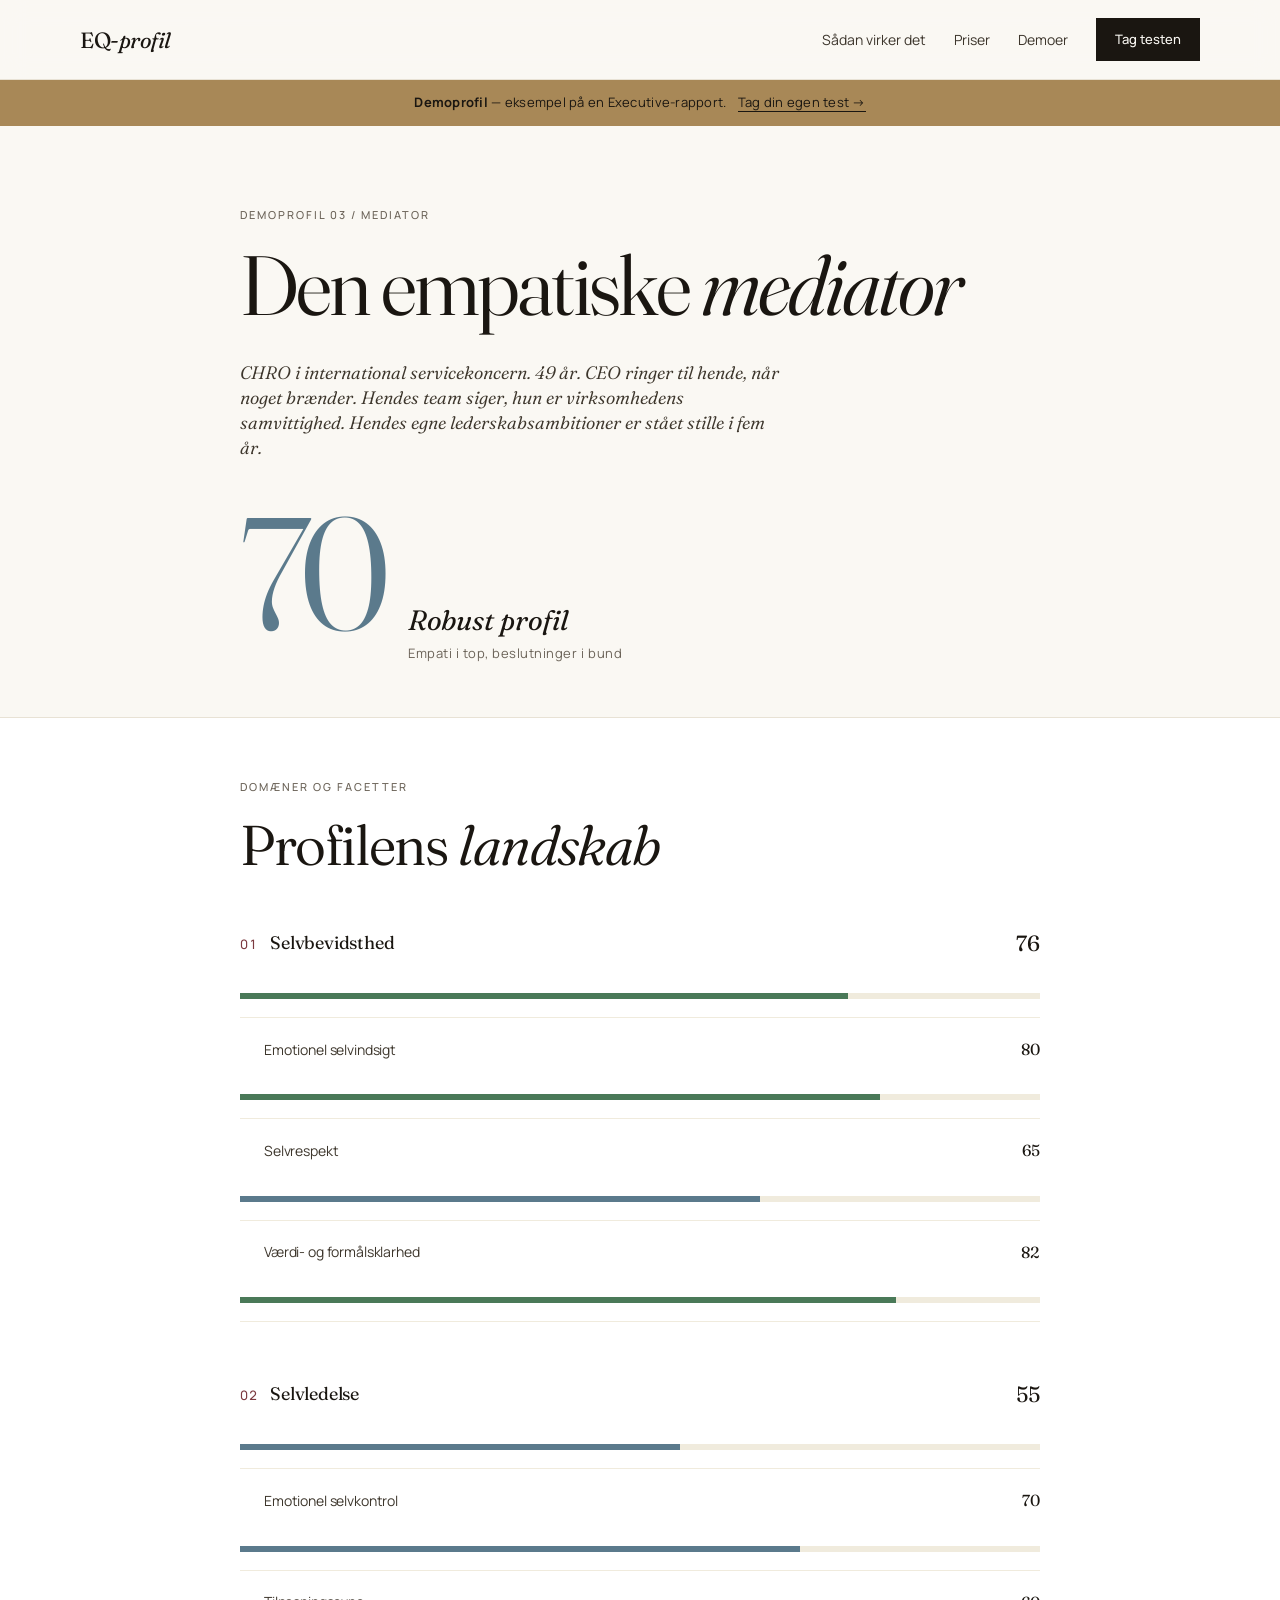
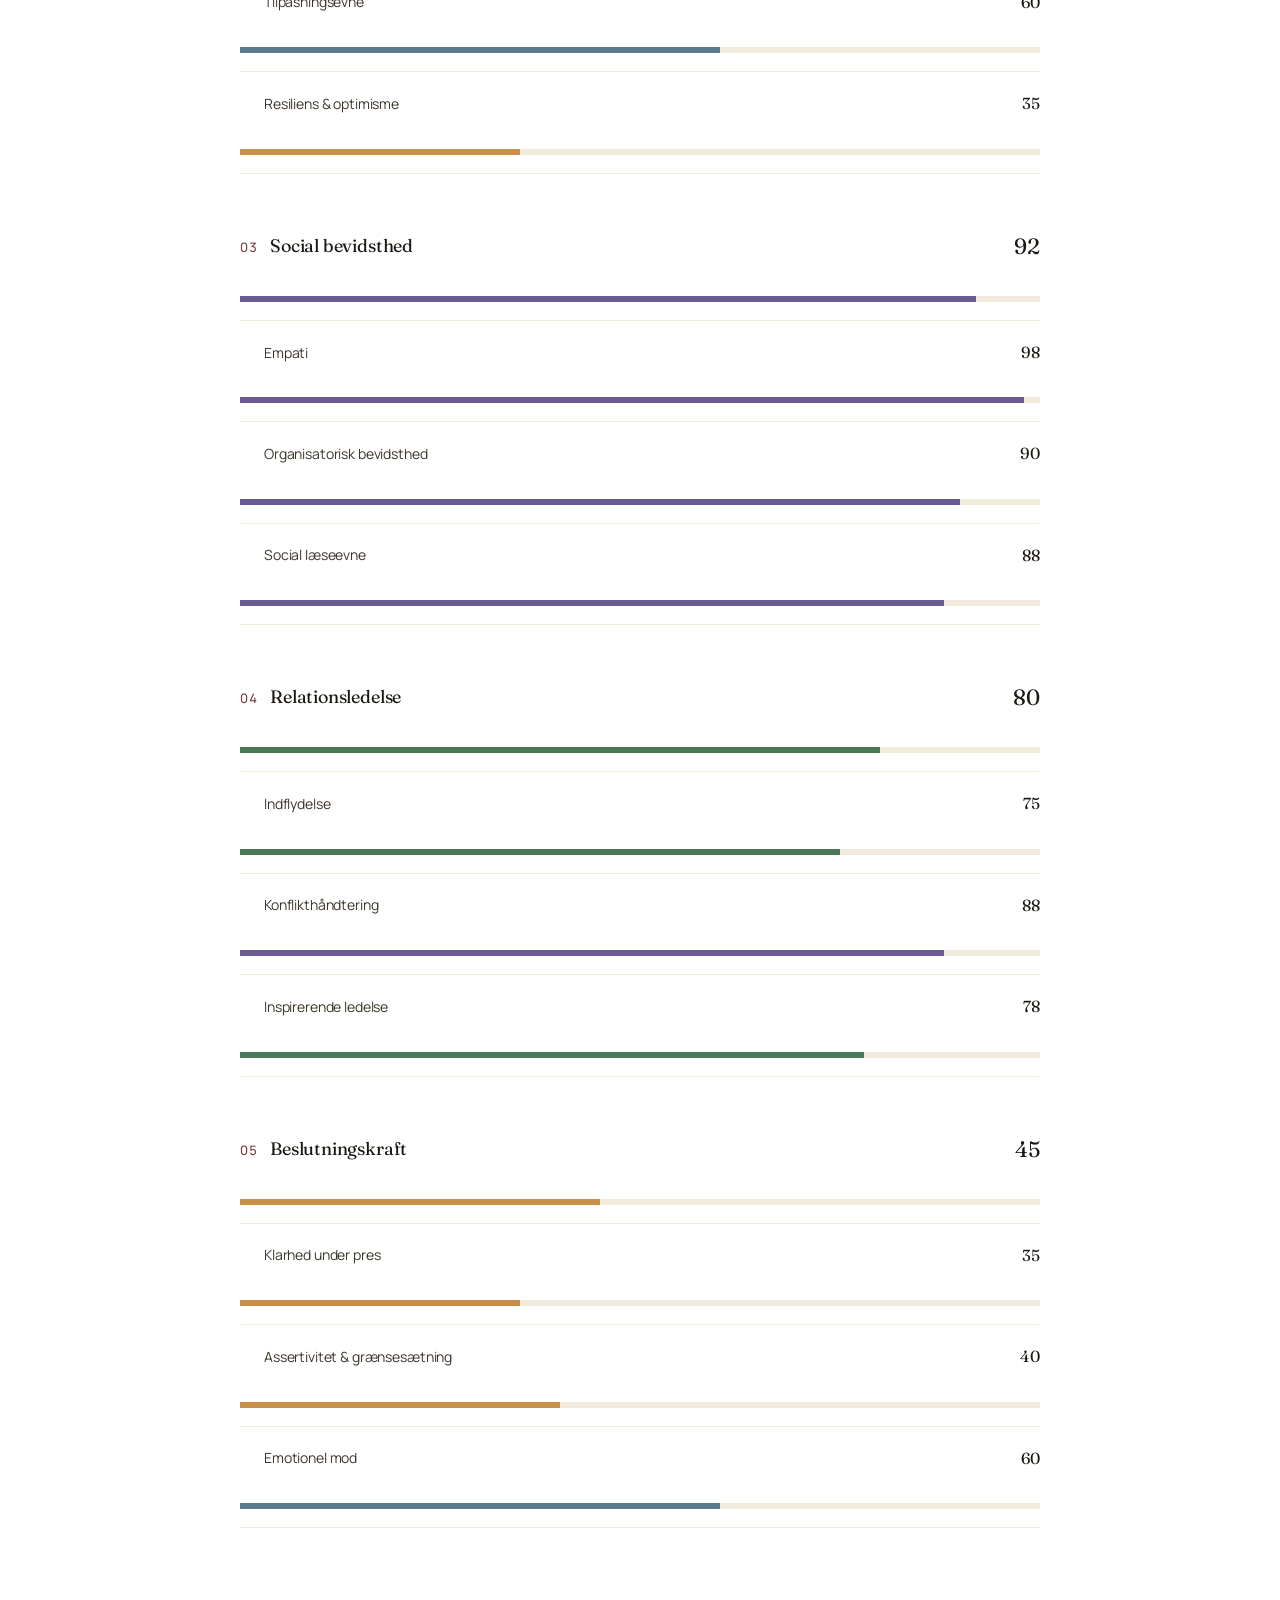
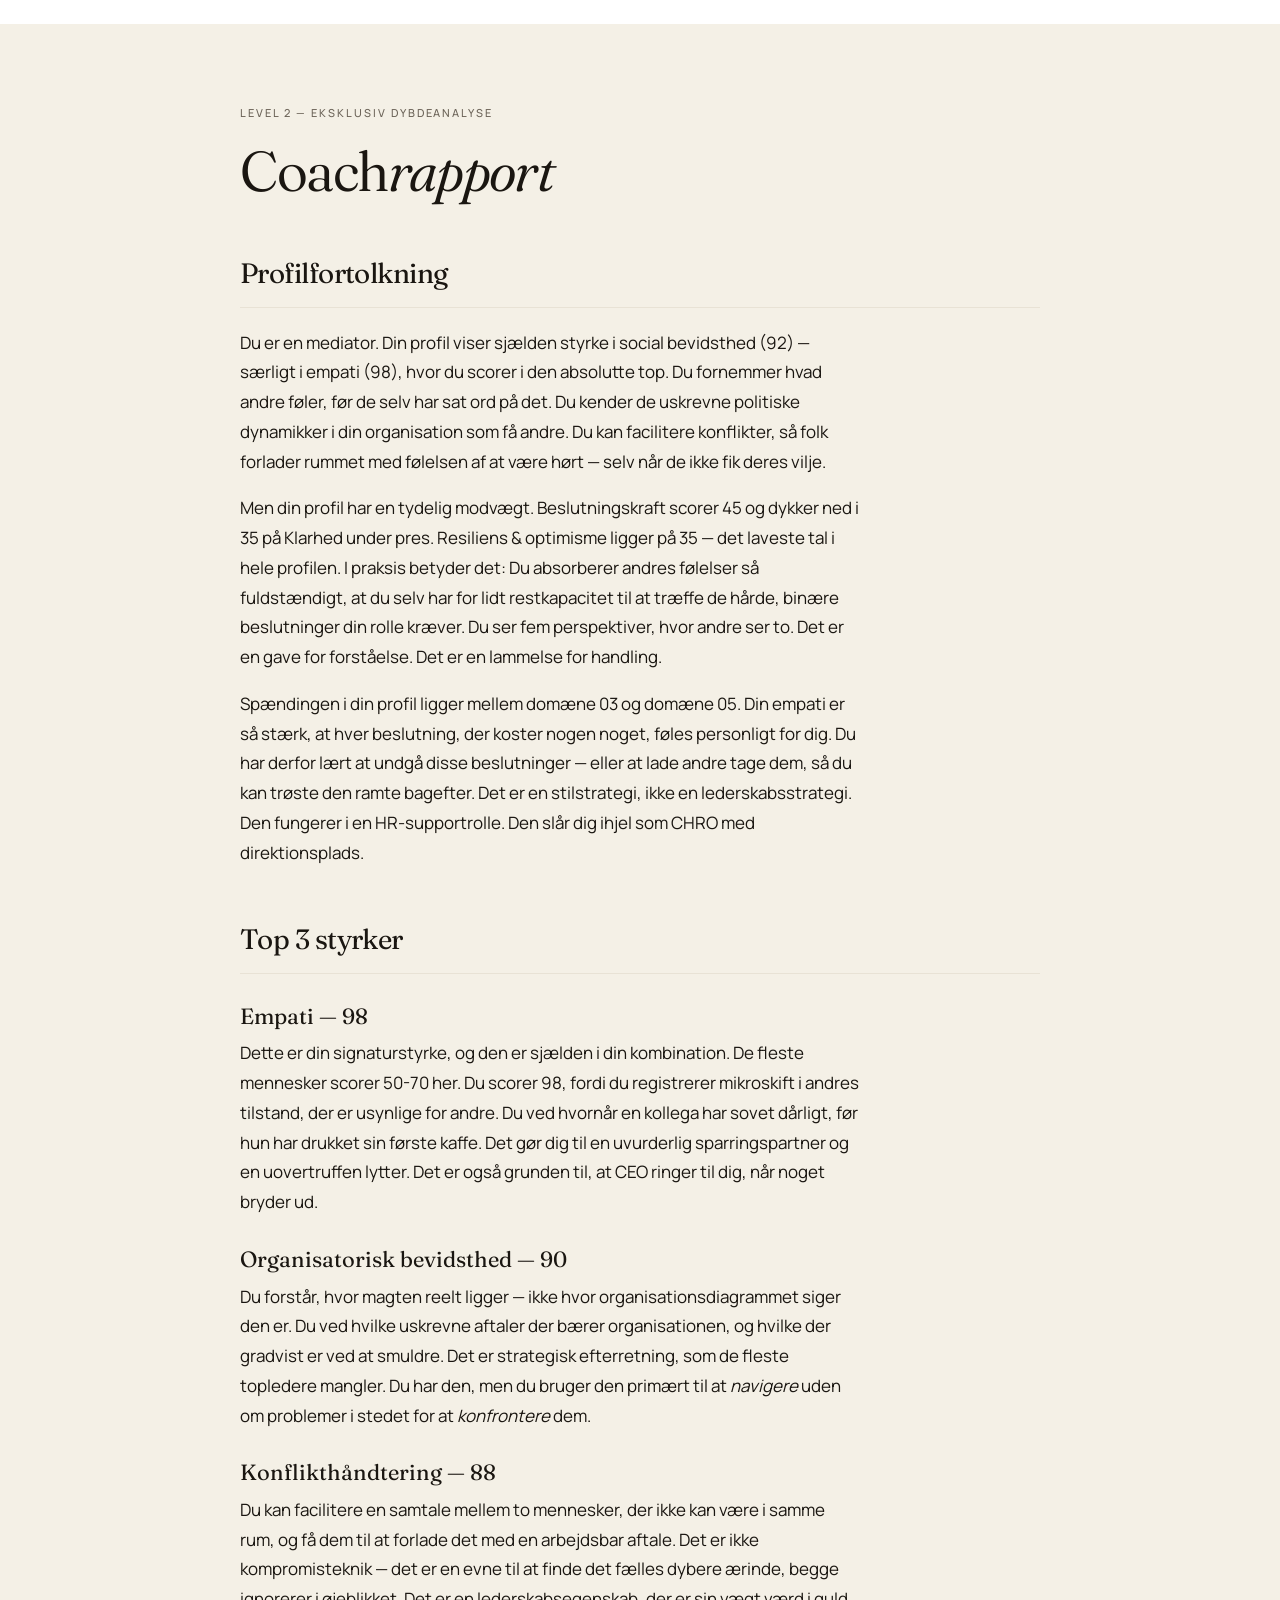
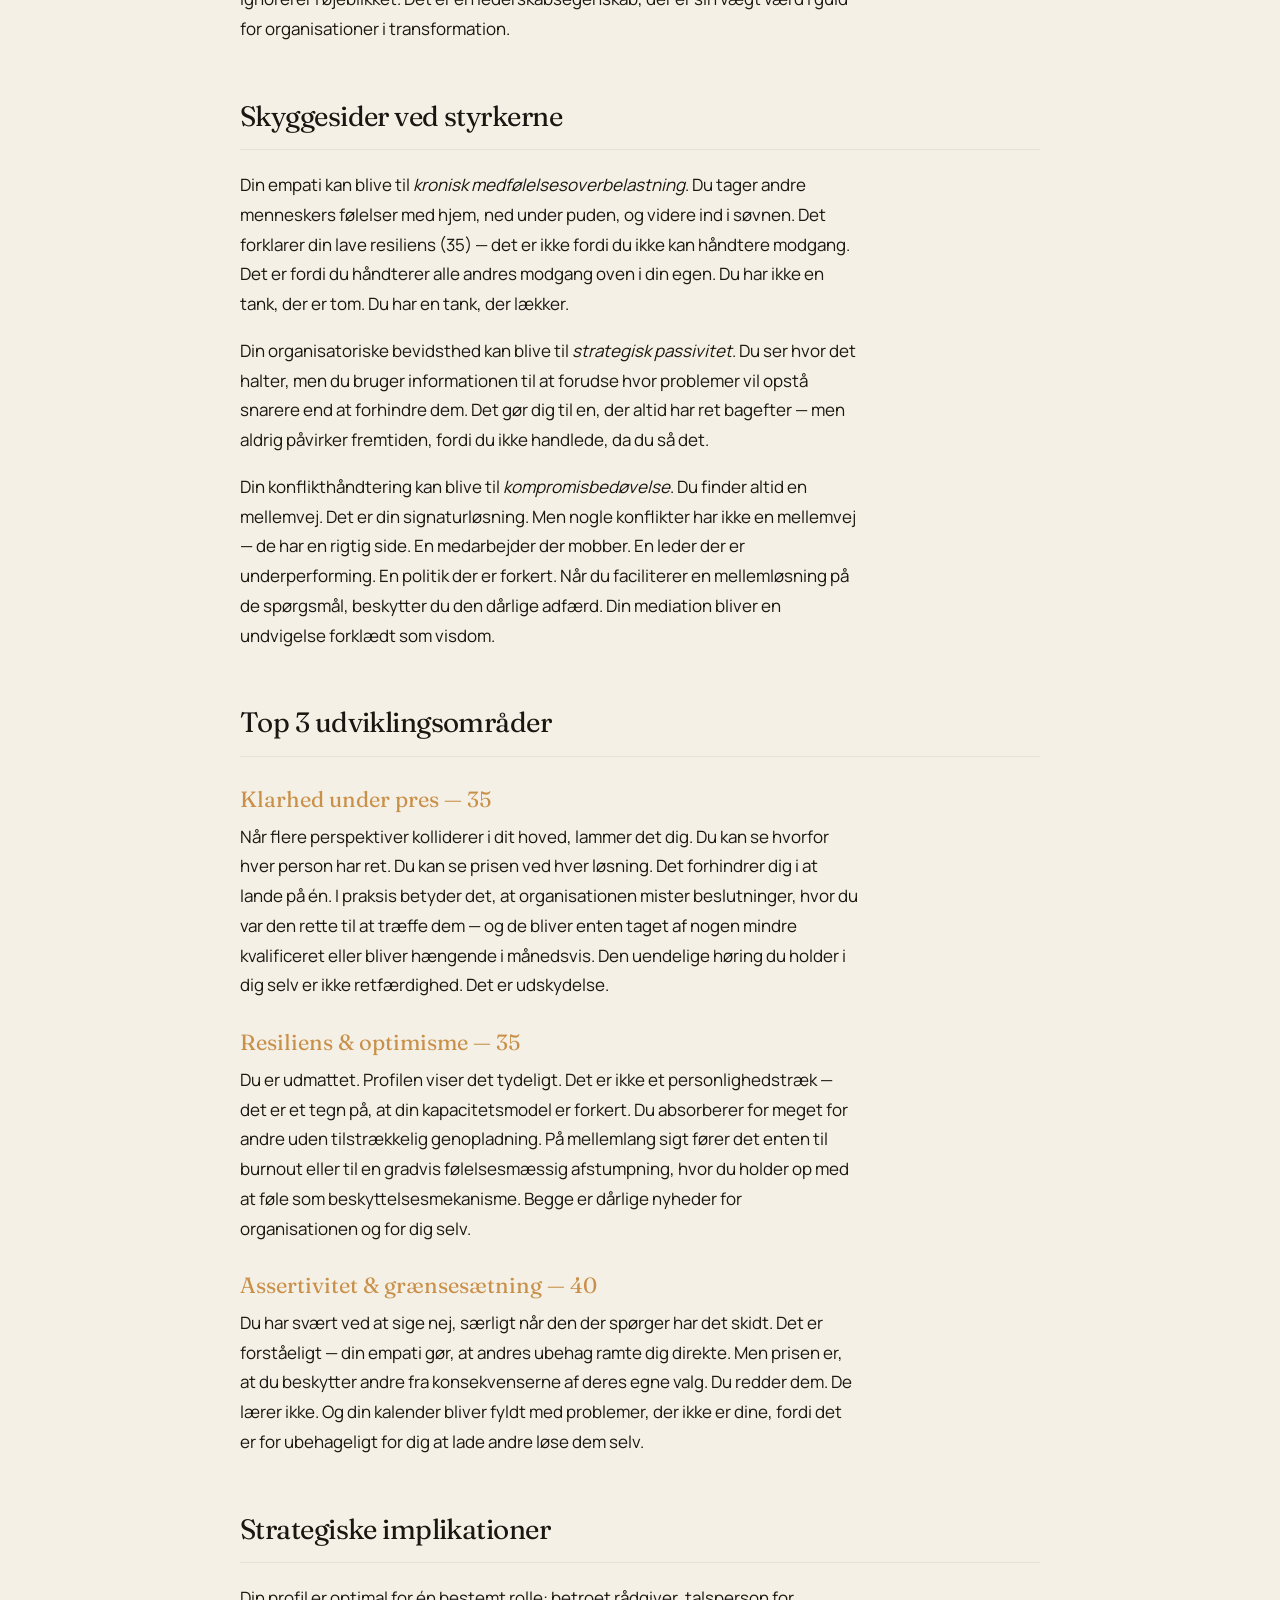
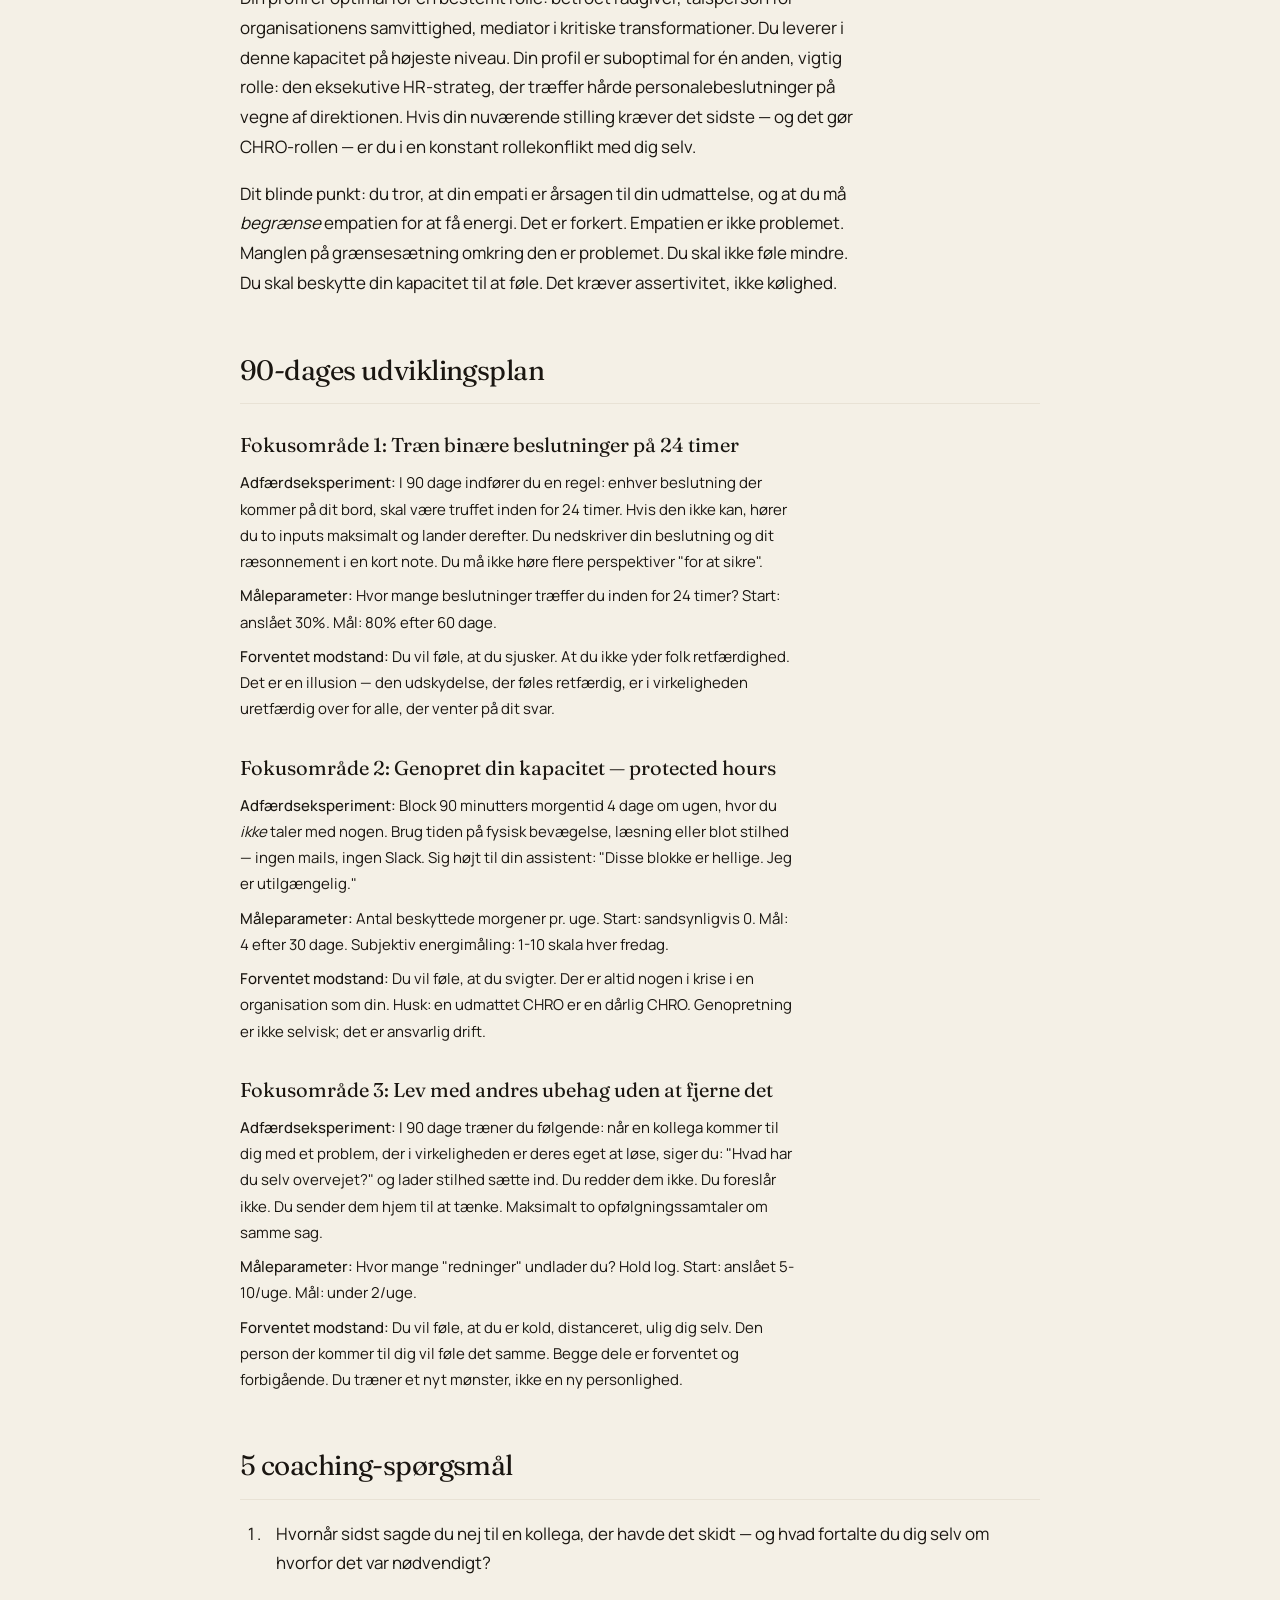
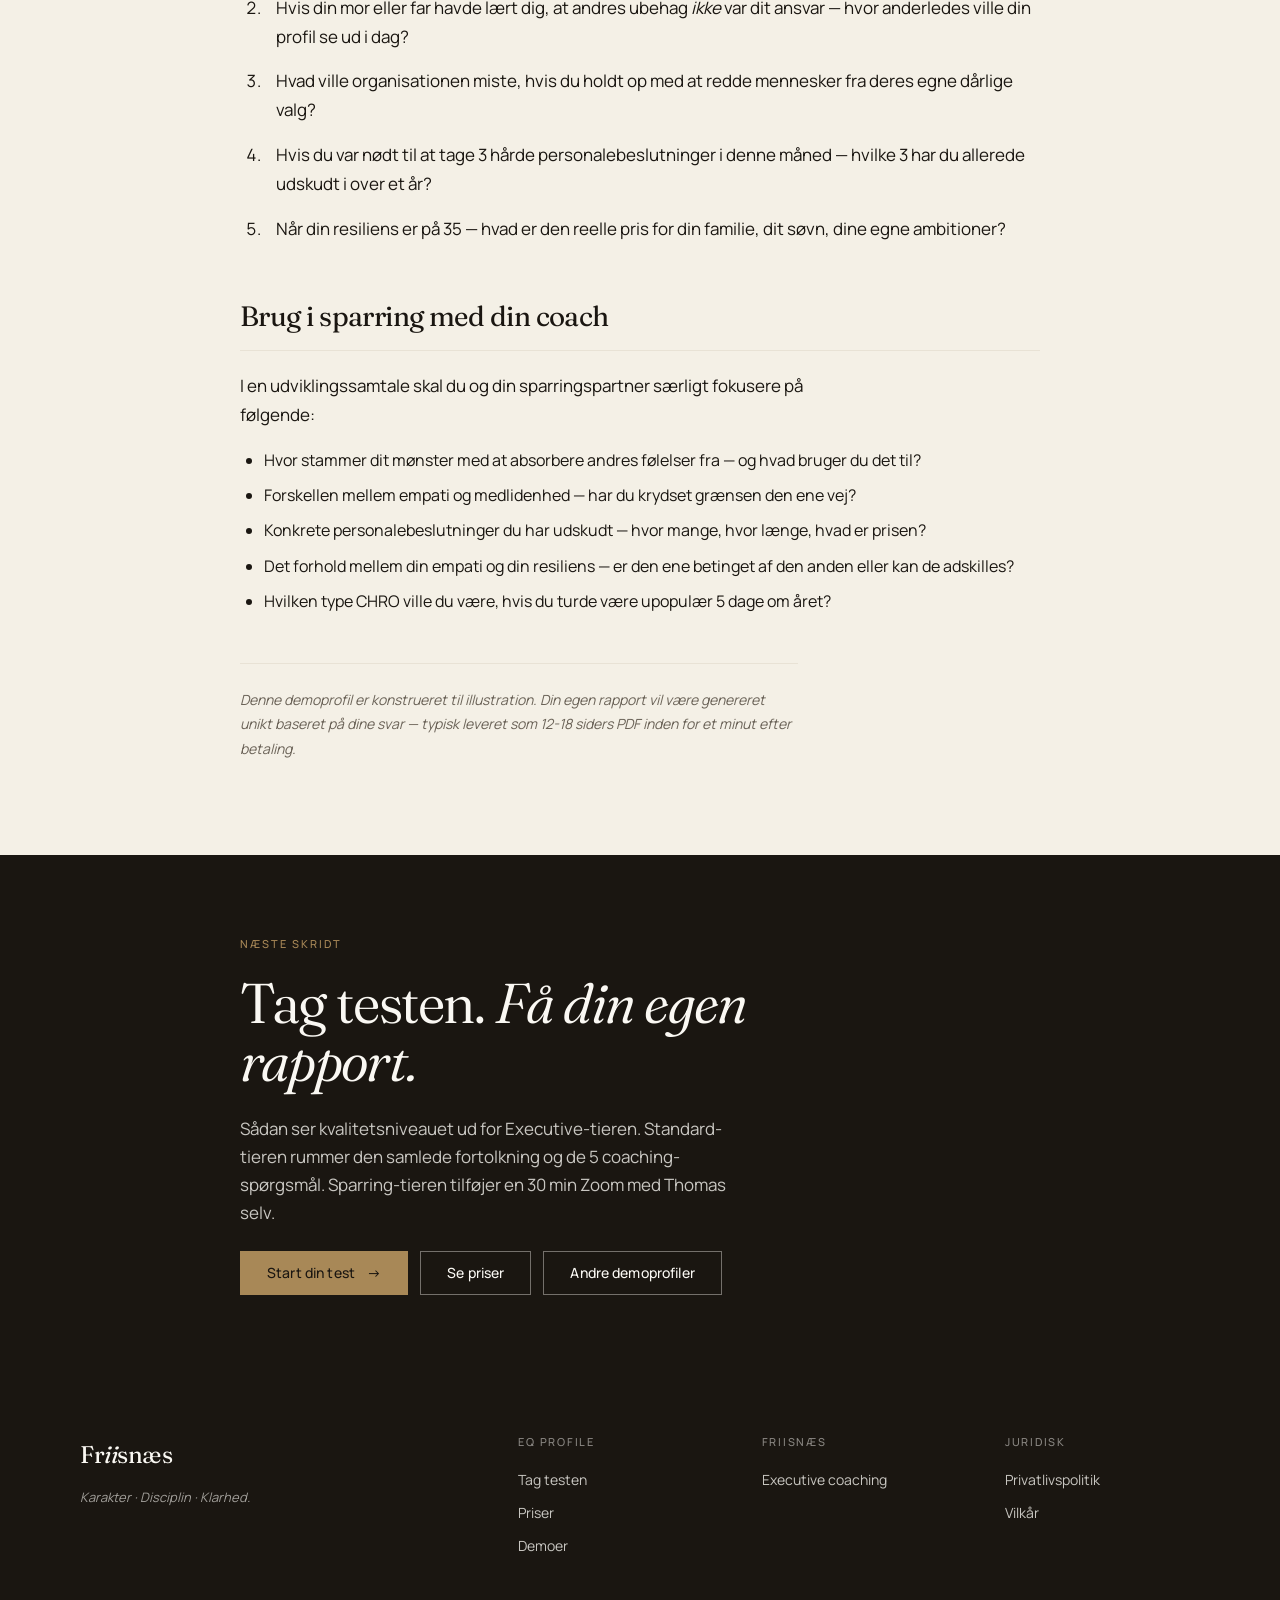
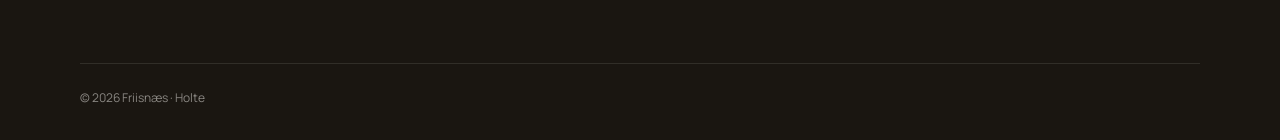
==== commit aea3c356: "Add files via upload" ====
--- a/empath.html
+++ b/empath.html
@@ -281,7 +281,7 @@
 
 .nav-links a:hover { color: var(--oxblood); }
 
-.nav-cta {
+.nav-links a.nav-cta {
   padding: 10px 18px;
   font-size: 13px;
   border: 1px solid var(--ink);
@@ -290,7 +290,7 @@
   font-weight: 500;
 }
 
-.nav-cta:hover { background: var(--oxblood); border-color: var(--oxblood); color: var(--bg); }
+.nav-links a.nav-cta:hover { background: var(--oxblood); border-color: var(--oxblood); color: var(--bg); }
 
 @media (max-width: 720px) {
   .nav-links a:not(.nav-cta) { display: none; }
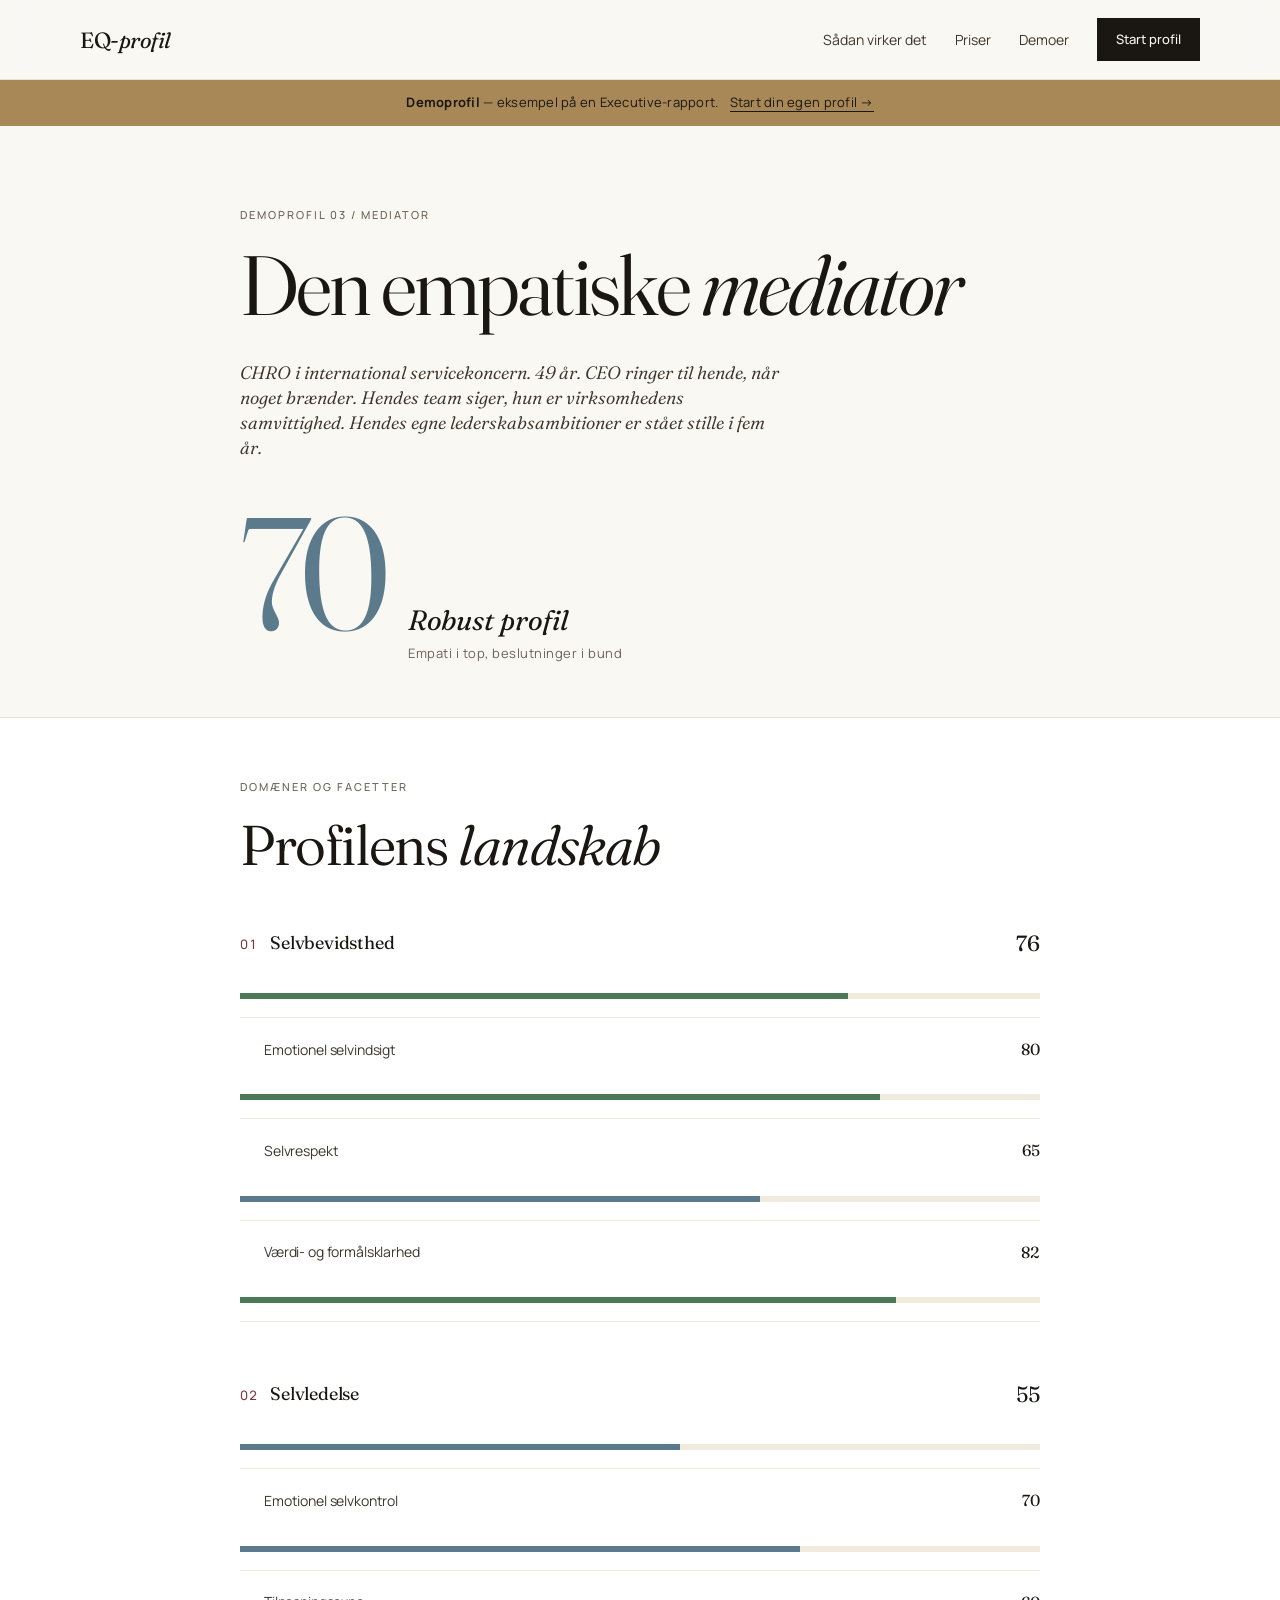
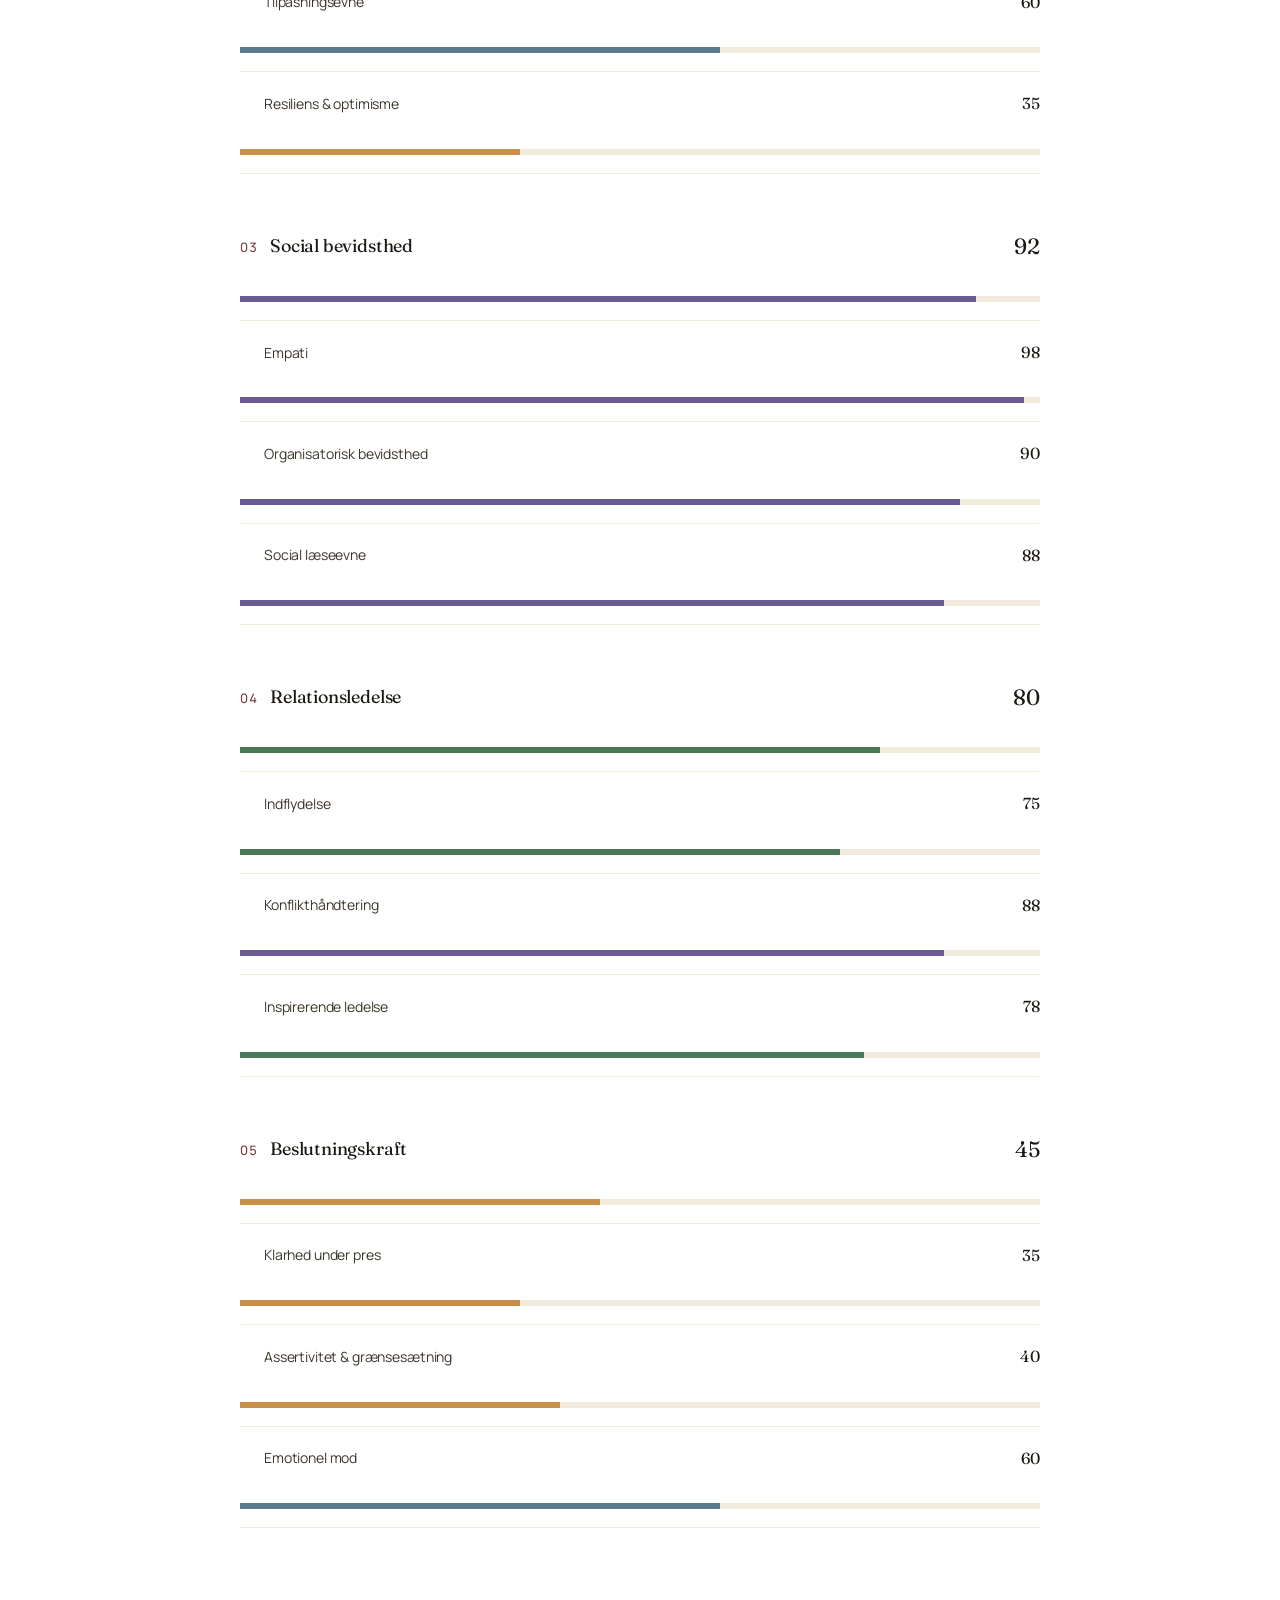
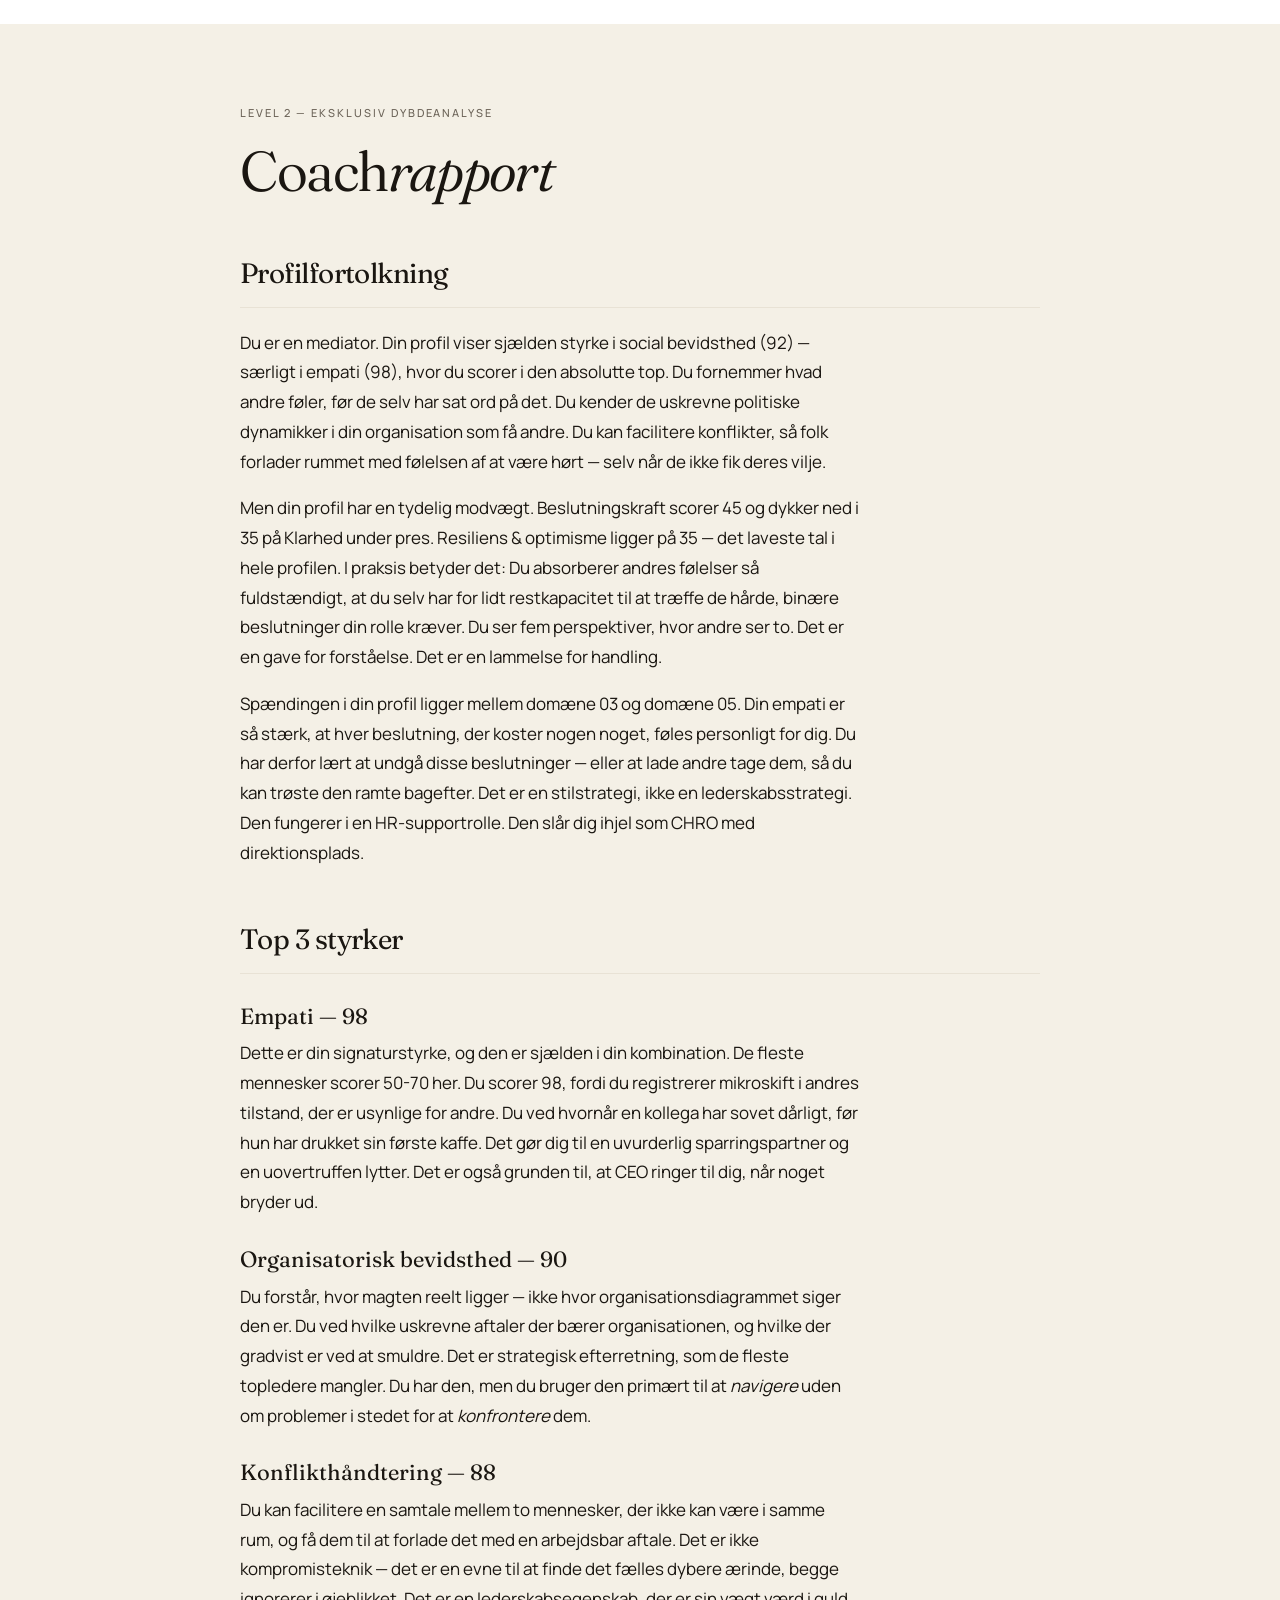
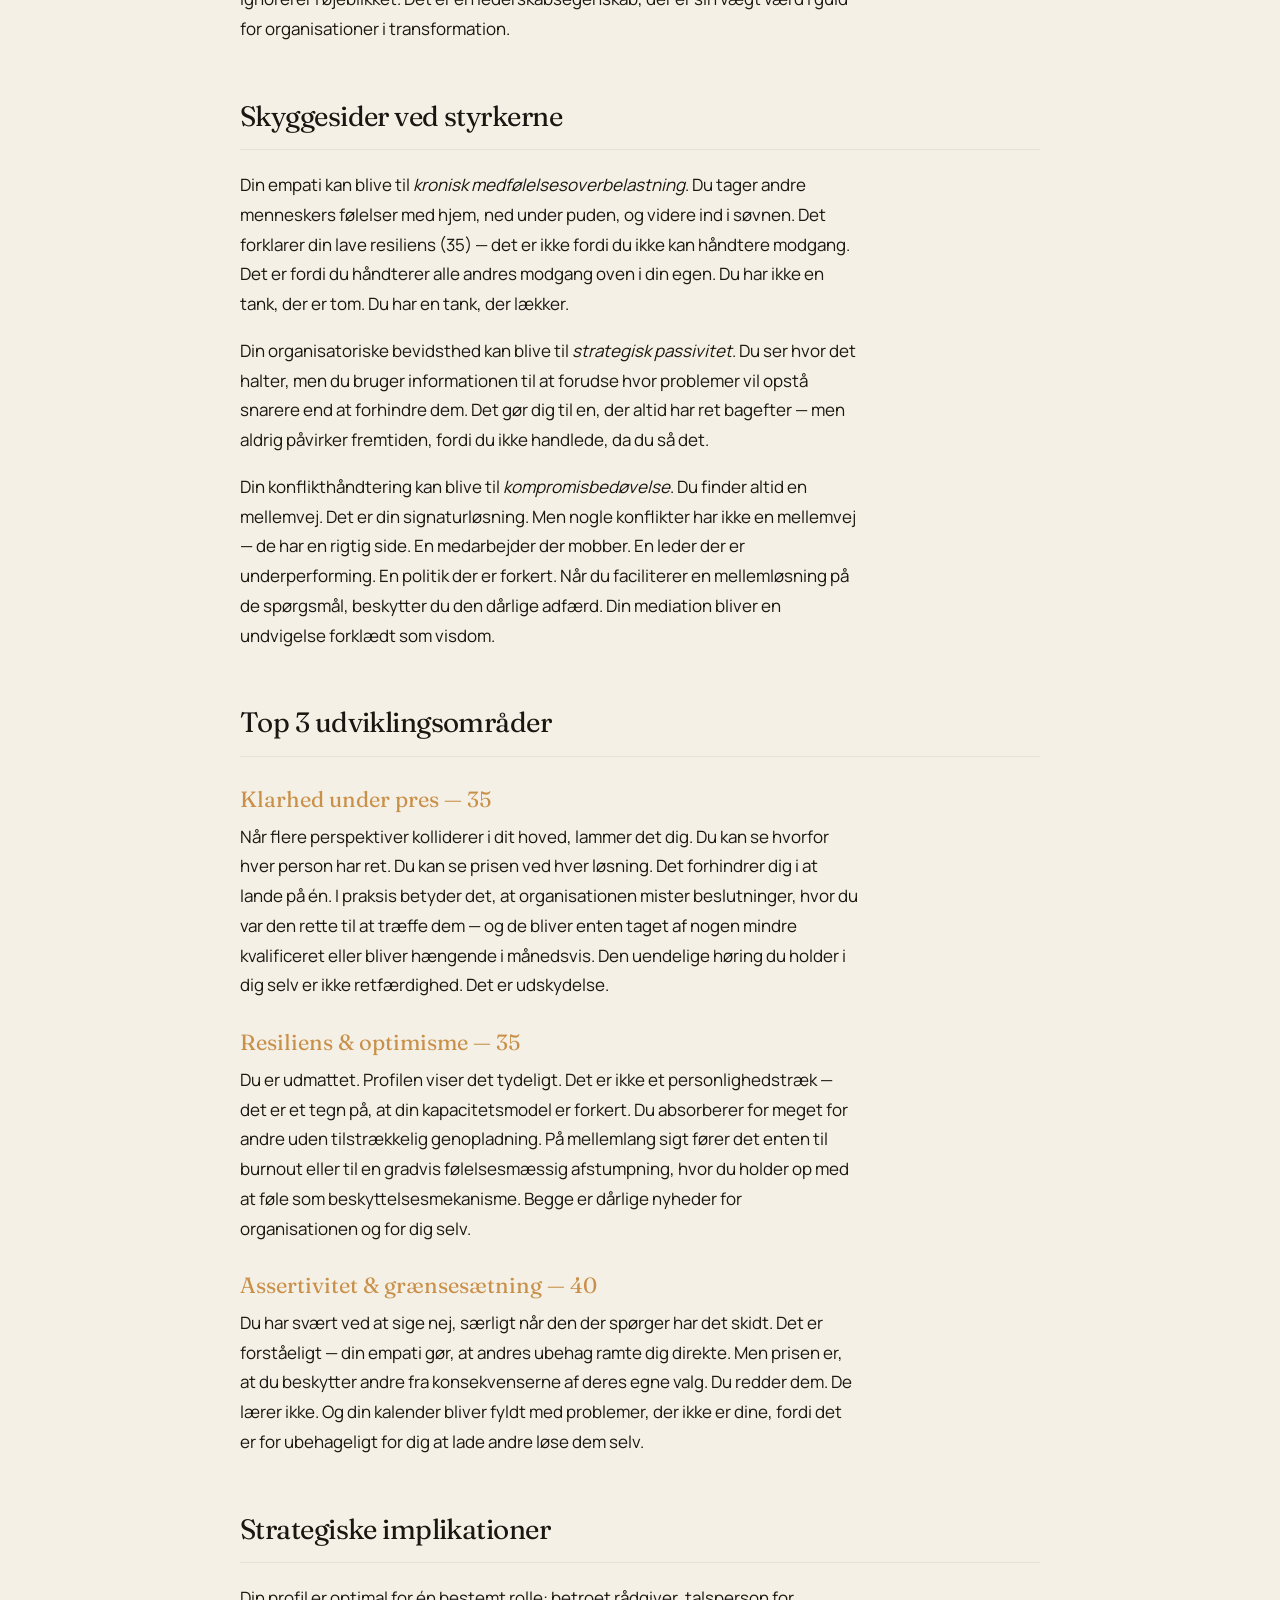
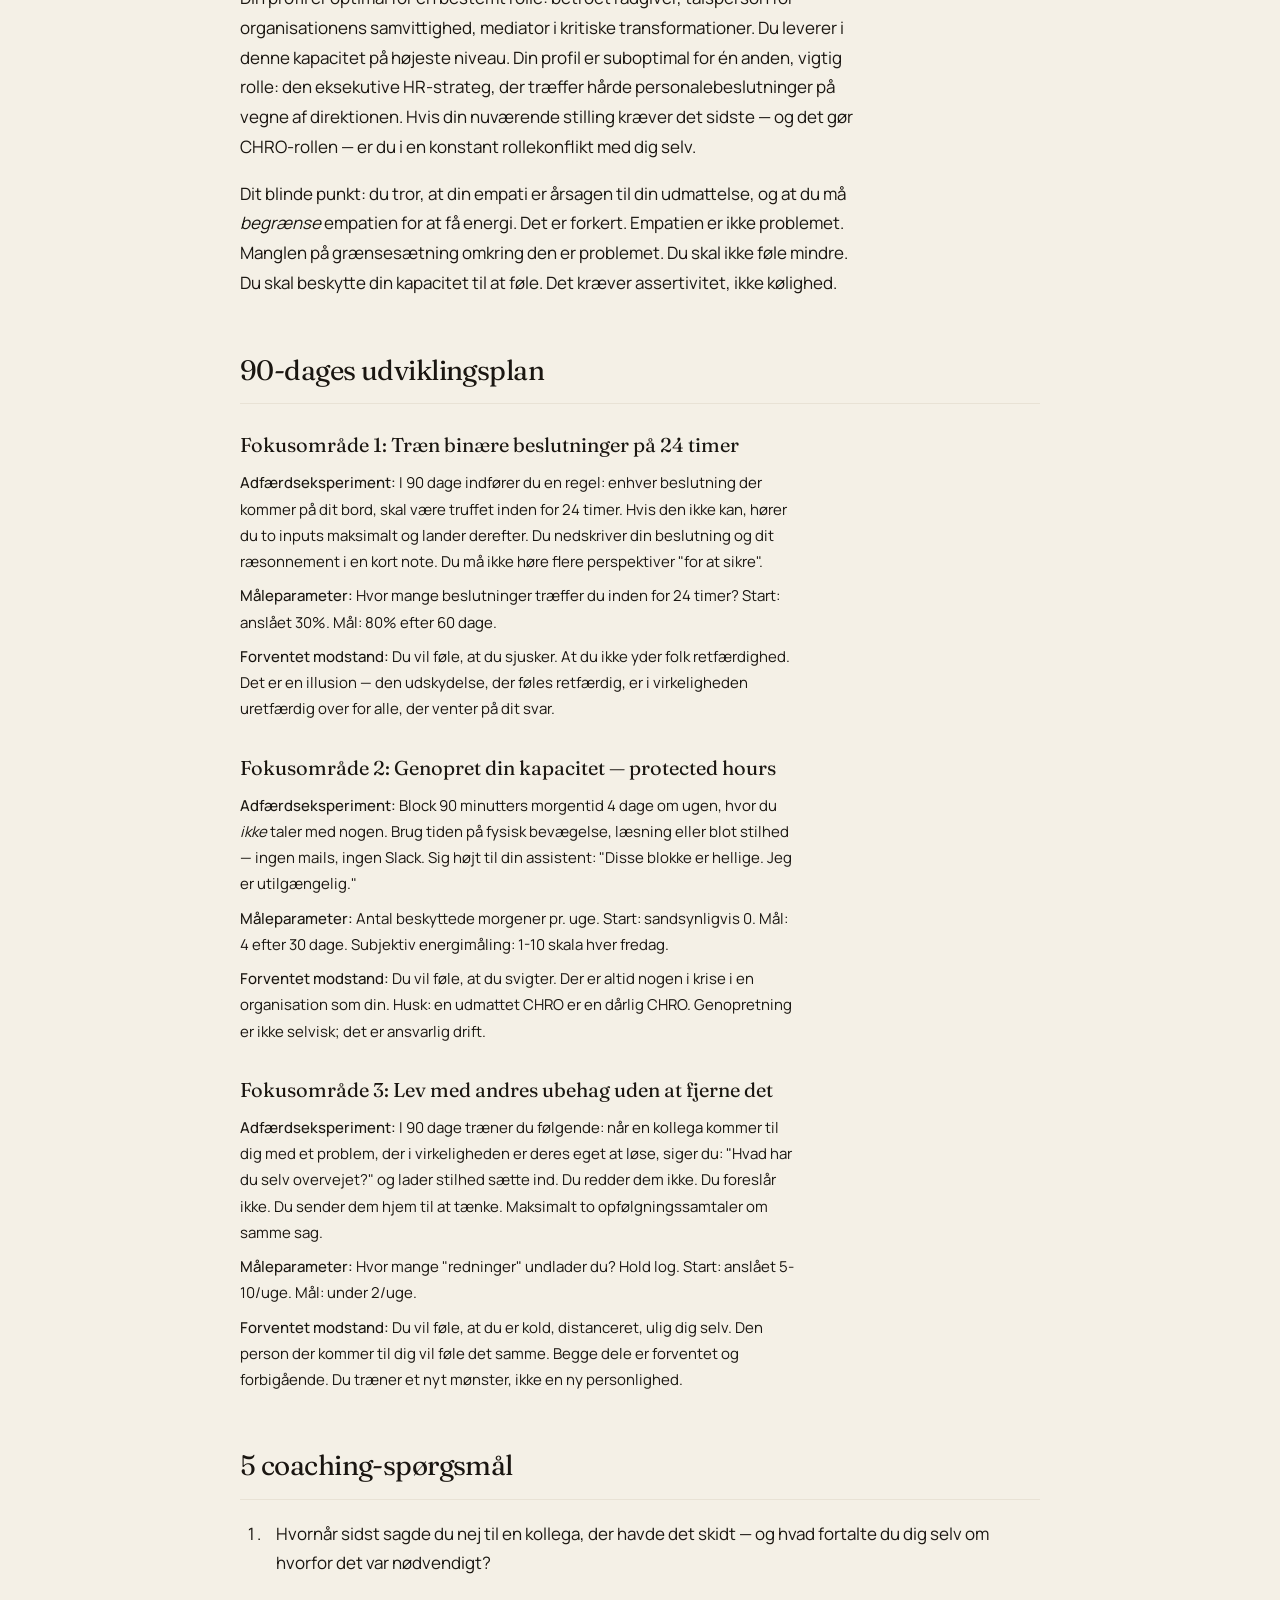
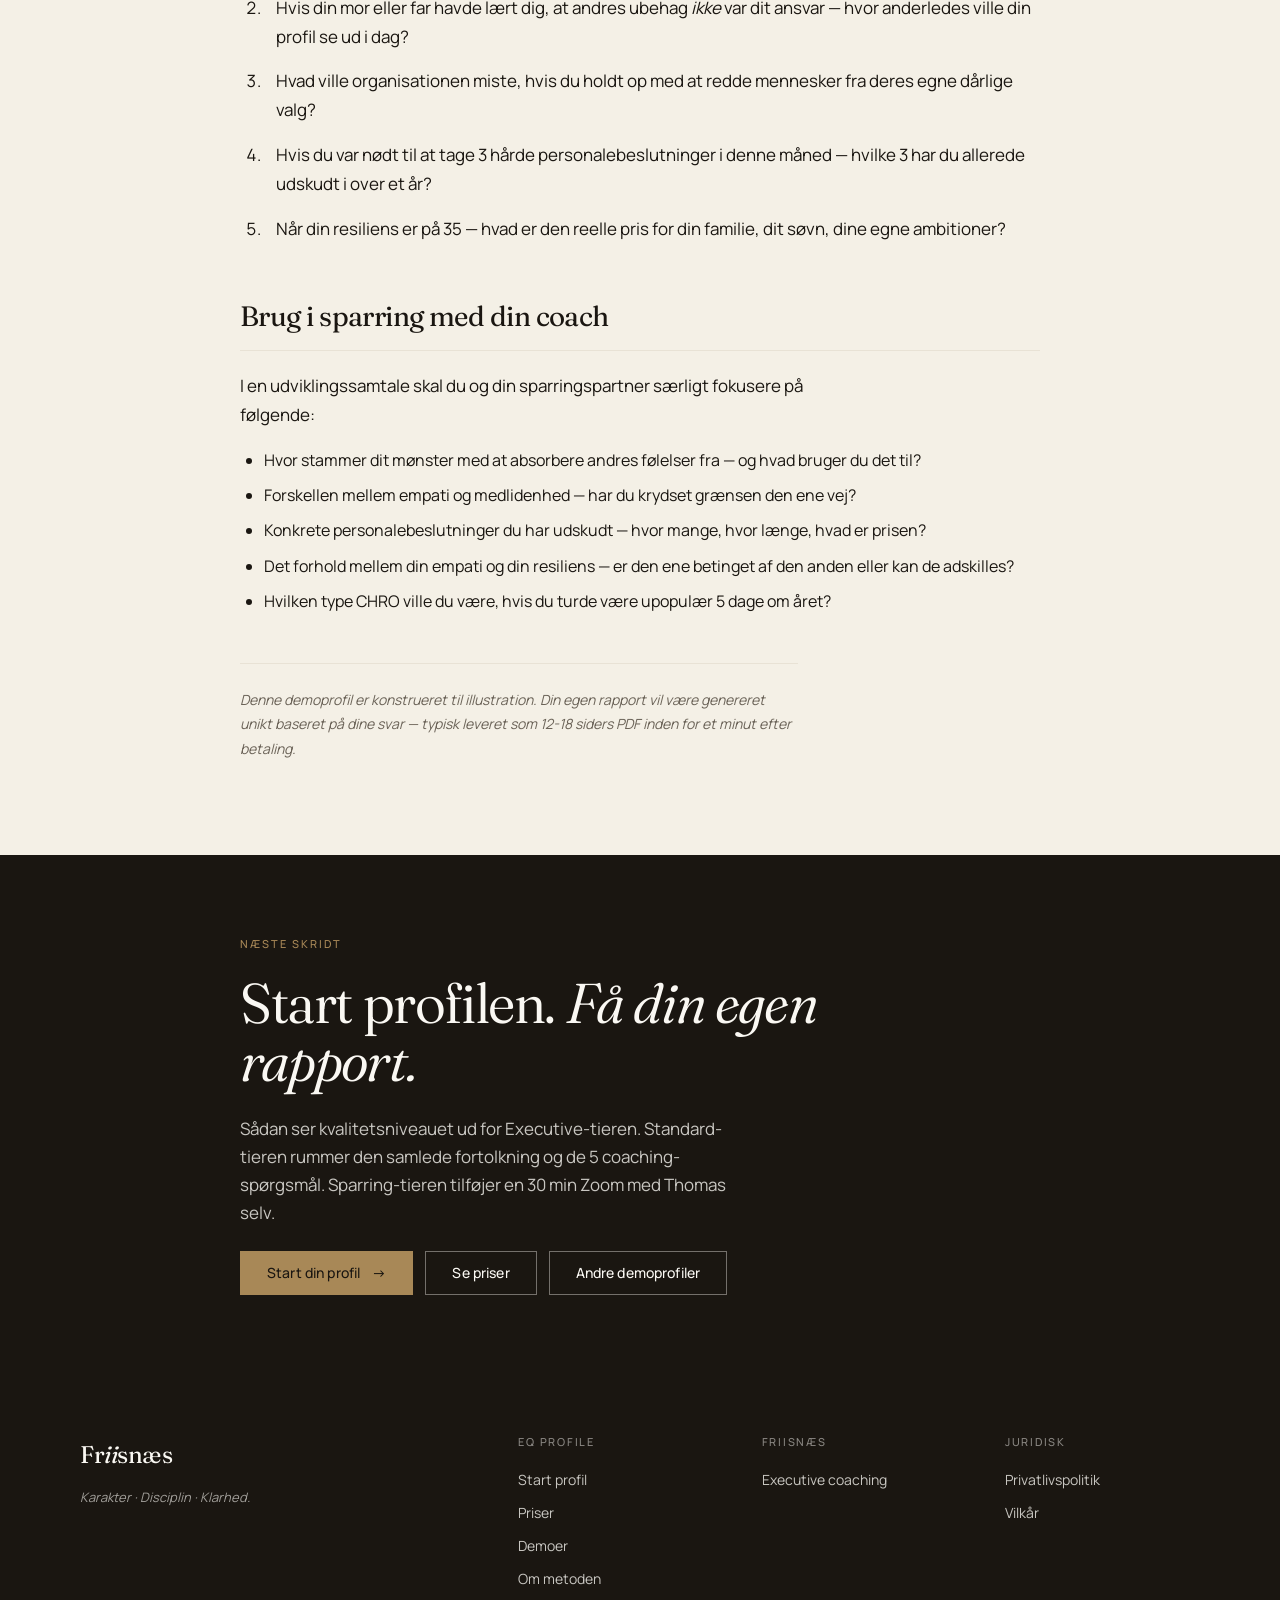
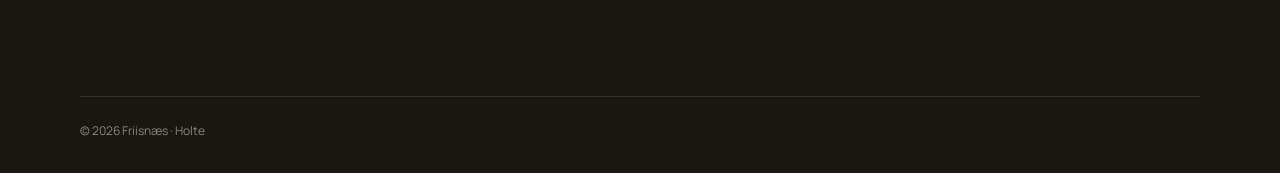
==== commit d8b89ea1: "Add files via upload" ====
--- a/empath.html
+++ b/empath.html
@@ -1041,13 +1041,13 @@
       <a href="../index.html#hvordan">Sådan virker det</a>
       <a href="../index.html#priser">Priser</a>
       <a href="../index.html#demoer">Demoer</a>
-      <a href="../test.html" class="nav-cta">Tag testen</a>
+      <a href="../test.html" class="nav-cta">Start profil</a>
     </div>
   </div>
 </nav>
 
 <div style="background: var(--gold); color: var(--bg-deep); padding: 12px 0; font-size: 13px; text-align: center; letter-spacing: 0.02em;">
-  <strong>Demoprofil</strong> — eksempel på en Executive-rapport. <a href="../test.html" style="color: var(--bg-deep); border-bottom-color: var(--bg-deep); margin-left: 8px;">Tag din egen test →</a>
+  <strong>Demoprofil</strong> — eksempel på en Executive-rapport. <a href="../test.html" style="color: var(--bg-deep); border-bottom-color: var(--bg-deep); margin-left: 8px;">Start din egen profil →</a>
 </div>
 
 <section class="result-hero" style="padding: 80px 0 40px;">
@@ -1286,10 +1286,10 @@
 <section class="section-deep" style="padding: 80px 0;">
   <div class="wrap-narrow">
     <div class="eyebrow" style="color: var(--gold);">Næste skridt</div>
-    <h2 style="color: var(--bg); max-width: 18ch;">Tag testen. <em>Få din egen rapport.</em></h2>
+    <h2 style="color: var(--bg); max-width: 18ch;">Start profilen. <em>Få din egen rapport.</em></h2>
     <p style="color: rgba(250,248,243,0.78); font-size: 17px; max-width: 50ch; margin: 24px 0;">Sådan ser kvalitetsniveauet ud for Executive-tieren. Standard-tieren rummer den samlede fortolkning og de 5 coaching-spørgsmål. Sparring-tieren tilføjer en 30 min Zoom med Thomas selv.</p>
     <div style="display: flex; gap: 12px; flex-wrap: wrap;">
-      <a href="../test.html" class="btn btn-primary btn-arrow" style="background: var(--gold); border-color: var(--gold); color: var(--bg-deep);">Start din test</a>
+      <a href="../test.html" class="btn btn-primary btn-arrow" style="background: var(--gold); border-color: var(--gold); color: var(--bg-deep);">Start din profil</a>
       <a href="../index.html#priser" class="btn" style="border-color: rgba(250,248,243,0.4); color: var(--bg);">Se priser</a>
       <a href="../index.html#demoer" class="btn" style="border-color: rgba(250,248,243,0.4); color: var(--bg);">Andre demoprofiler</a>
     </div>
@@ -1305,9 +1305,10 @@
     <div>
       <h4>EQ Profile</h4>
       <ul>
-        <li><a href="../test.html">Tag testen</a></li>
+        <li><a href="../test.html">Start profil</a></li>
         <li><a href="../index.html#priser">Priser</a></li>
         <li><a href="../index.html#demoer">Demoer</a></li>
+        <li><a href="../methodology.html">Om metoden</a></li>
       </ul>
     </div>
     <div>
